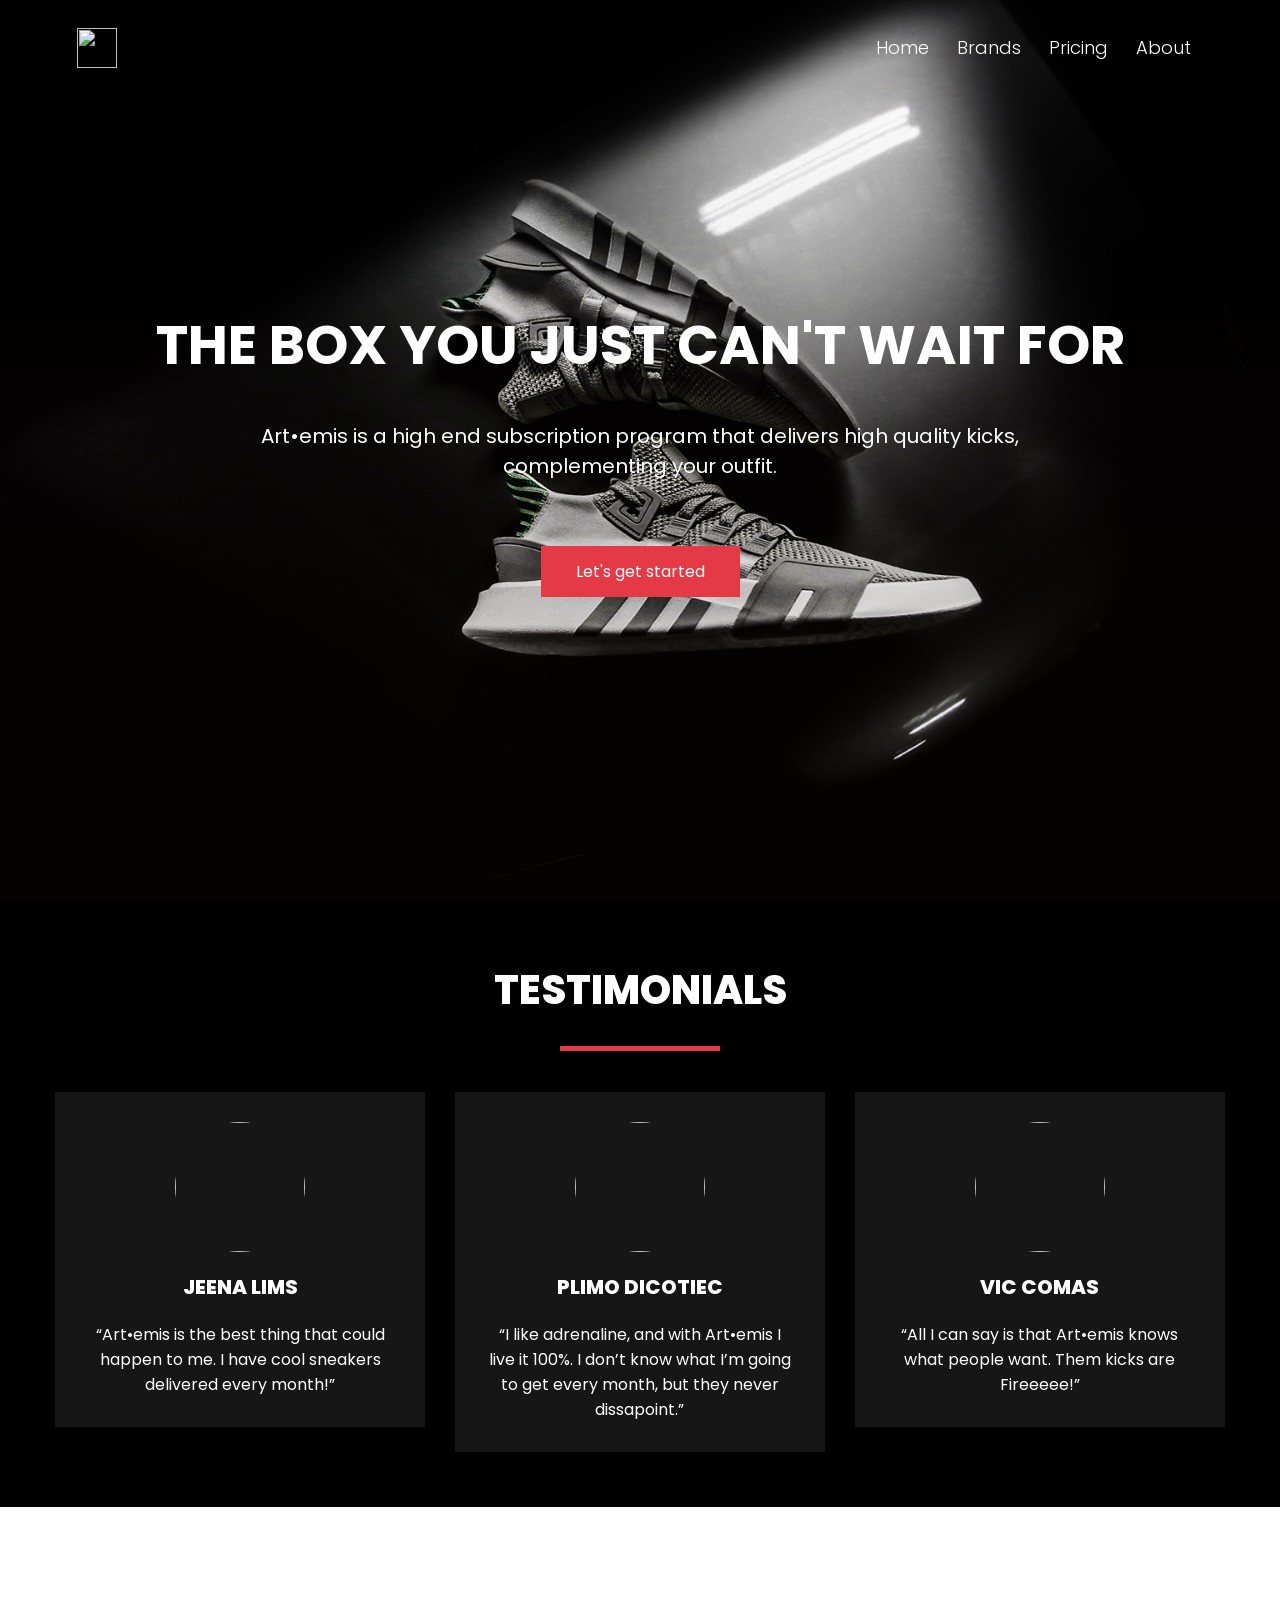
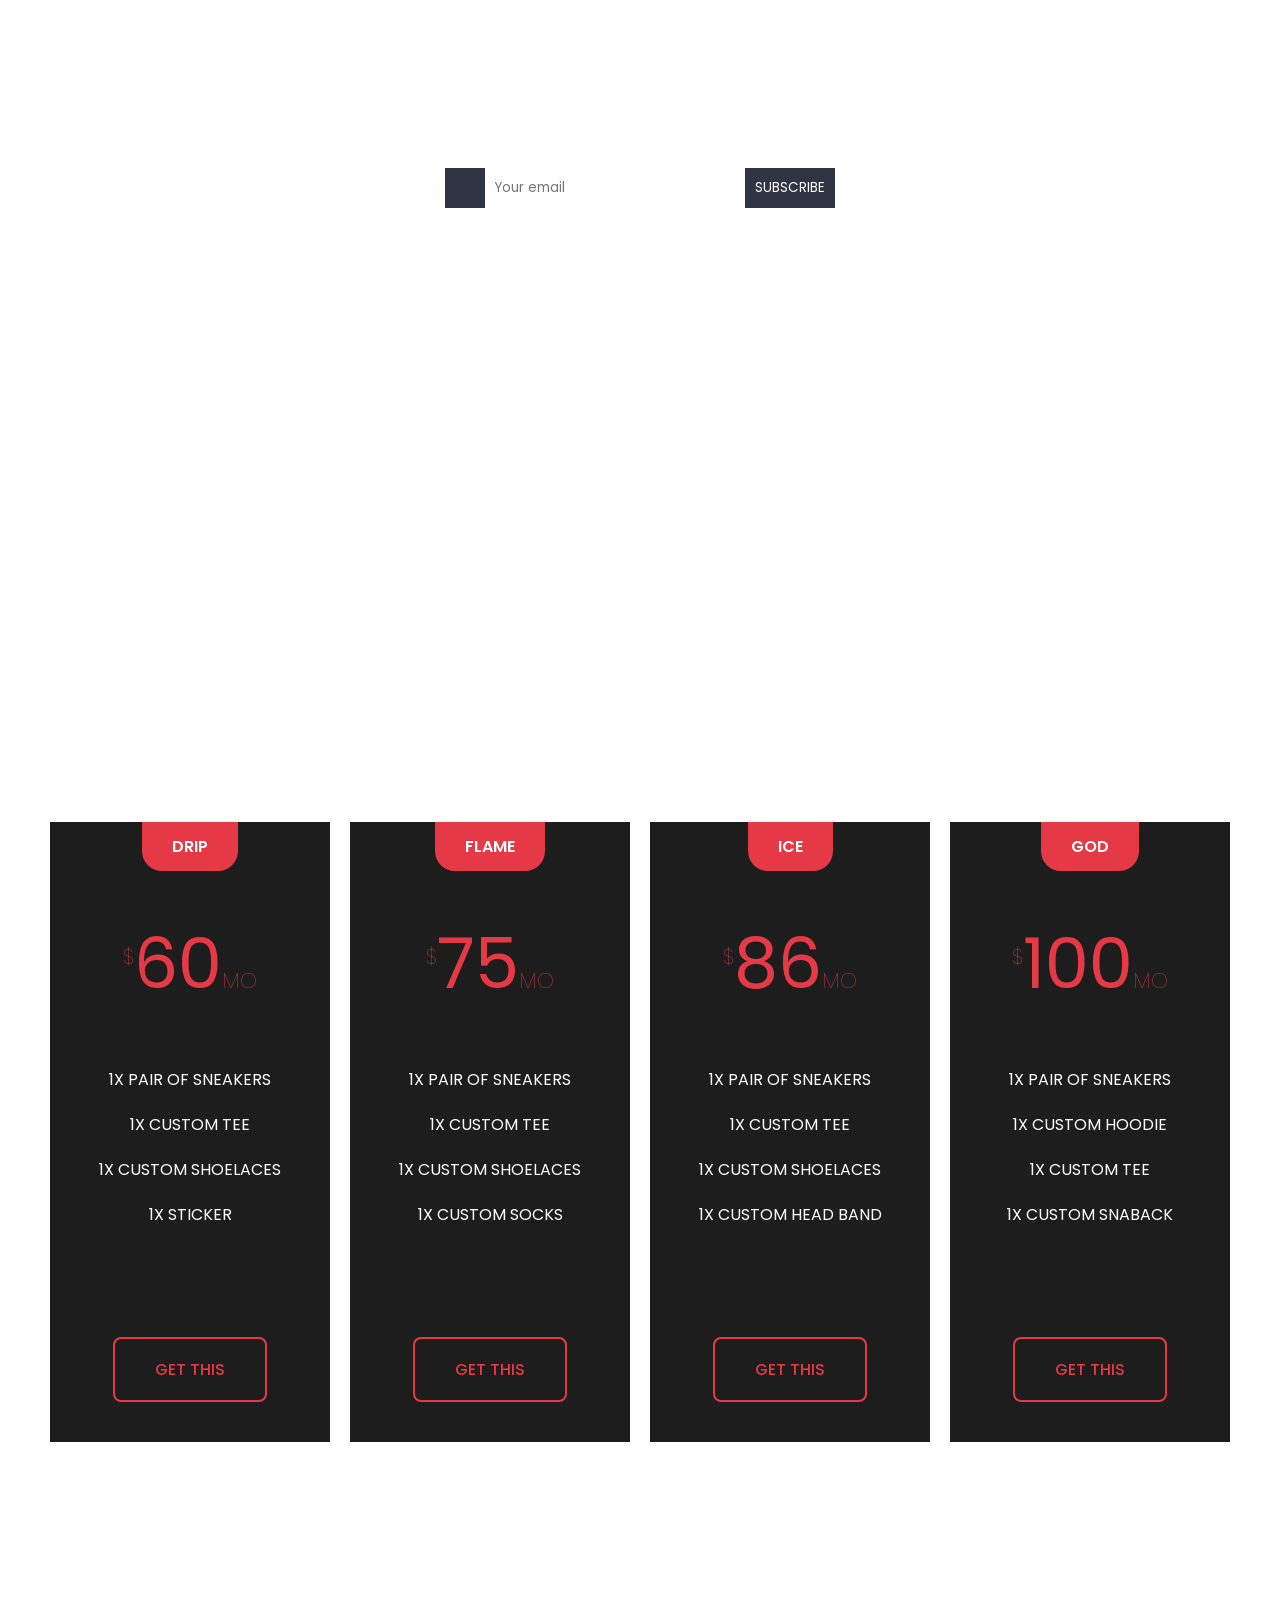
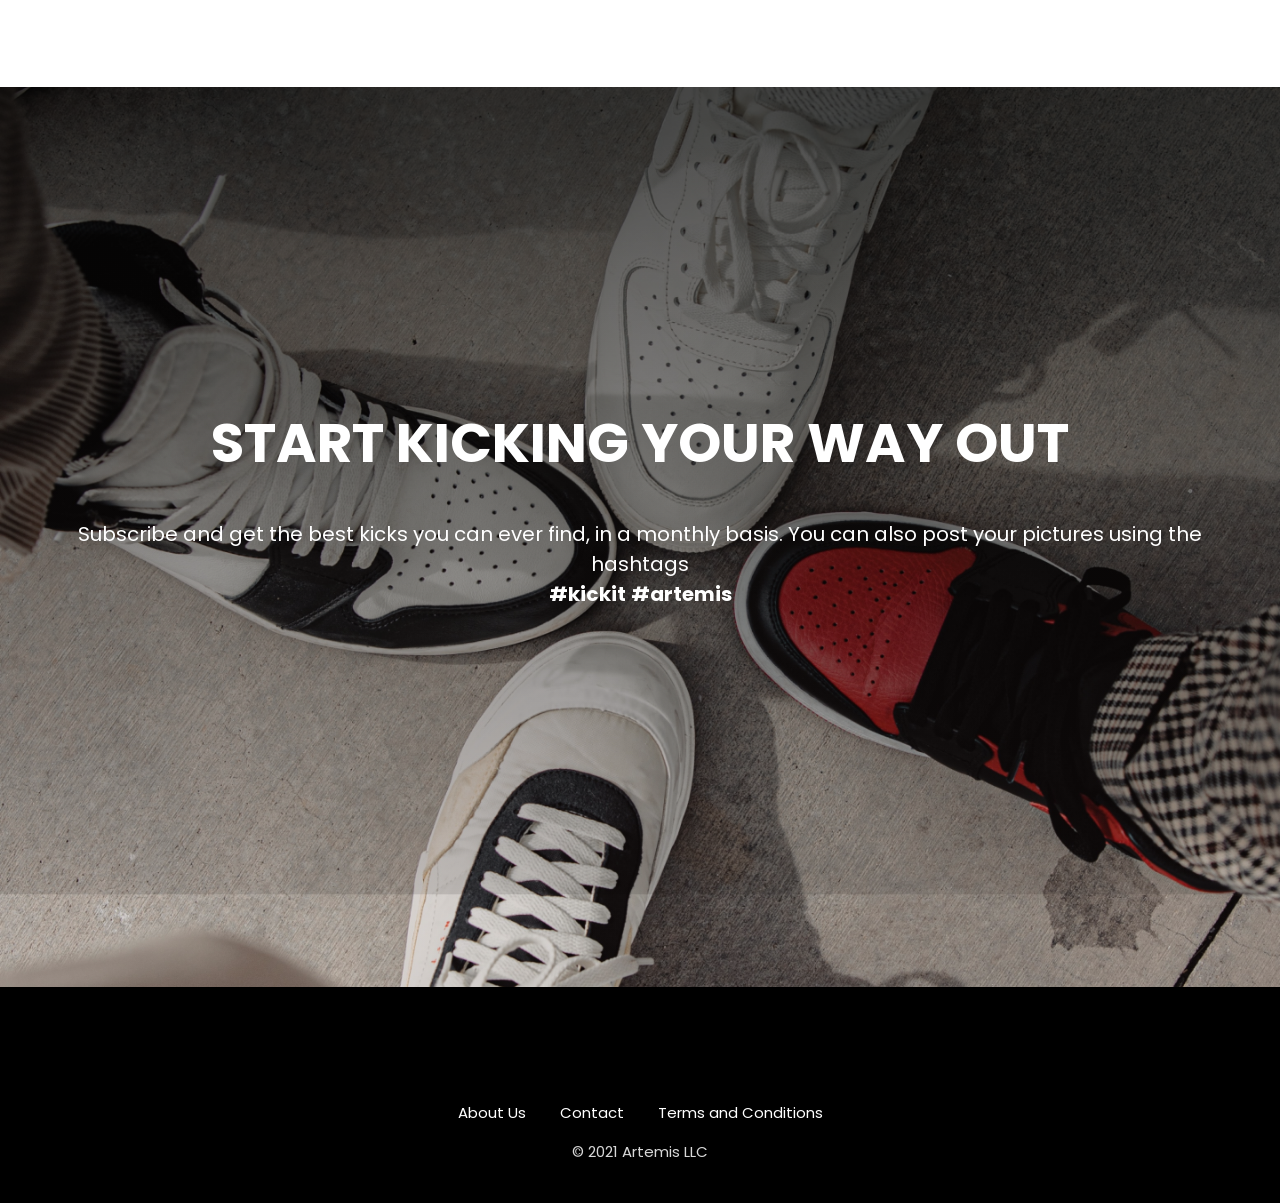
==== index.html @ 6e49416c "Add files via upload" ====
<html lang="en">
<head>
    <meta charset="UTF-8">
    <meta http-equiv="X-UA-Compatible" content="IE=edge">
    <meta name="viewport" content="width=device-width, initial-scale=1.0">
    <link rel="stylesheet" href="style.css">
    <script src="https://kit.fontawesome.com/3606521fce.js" crossorigin="anonymous"></script>
    <title>Art•emis</title>
</head>
<link rel="shortcut icon" type="image/png" href="Media/Favicon.png">
    <body>
        <section class="header">
            <nav>
                <a href="index.html"><img src="media/Logo 1.png" alt=""></a>
                <div class="nav-links" id="navLinks">
                    <i class="fa fa-times" onclick="hideMenu"></i>
                    <ul>
                        <li><a href="">Home</a></li>
                        <li><a href="">Brands</a></li>
                        <li><a href="">Pricing</a></li>
                        <li><a href="">About</a></li>
                    </ul>
                </div>
                <i class="fa fa-bars" onclick="showMenu"></i>
            </nav>

            <div class="text-box">
                <h1>THE BOX YOU JUST CAN'T WAIT FOR</h1> <br>
                <P>Art•emis is a high end subscription program that delivers high quality kicks,<br> complementing your outfit.</P> <br>
                <a href="" class="hero-btn">Let's get started</a>
            </div>

        </section>

        <!---testimonials-->

        <section class="testimonials">
         <div class="inner">
             <h1>TESTIMONIALS</h1>
             <div class="border"></div>

             <div class="row">
                 <div class="col">
                     <div class="testimonial">
                         <img src="media/jeena.jpg" alt="">
                         <div class="name">Jeena Lims</div>
                         <div class="stars">
                            <i class="fas fa-star"></i>
                            <i class="fas fa-star"></i>
                            <i class="fas fa-star"></i>
                            <i class="fas fa-star"></i>
                            <i class="far fa-star"></i>
                         </div>

                         <p>“Art•emis is the best thing that could happen to me. I have cool sneakers delivered every month!”</p>
                     </div>
                 </div>

                 <div class="col">
                    <div class="testimonial">
                        <img src="media/plimo.jpg" alt="">
                        <div class="name">Plimo Dicotiec</div>
                        <div class="stars">
                           <i class="fas fa-star"></i>
                           <i class="fas fa-star"></i>
                           <i class="fas fa-star"></i>
                           <i class="fas fa-star"></i>
                           <i class="fas fa-star"></i>
                        </div>

                        <p>“I like adrenaline, and with Art•emis I live it 100%. I don’t know what I’m going to get every month, but they never dissapoint.”</p>
                    </div>
                </div>

                <div class="col">
                    <div class="testimonial">
                        <img src="media/gina.jpg" alt="">
                        <div class="name">Vic Comas</div>
                        <div class="stars">
                           <i class="fas fa-star"></i>
                           <i class="fas fa-star"></i>
                           <i class="fas fa-star"></i>
                           <i class="far fa-star"></i>
                           <i class="far fa-star"></i>
                        </div>

                        <p>“All I can say is that Art•emis knows what people want. Them kicks are Fireeeee!”</p>
                    </div>
                </div>
             </div>
         </div>
        </section>

        <!---newsletter-->

        <section class="newsletter">
            <div class="container">
                <form action="">
                    <h1>DONT MISS ANYTHING</h1>

                    <P>Our emails are curated to send quality tips our subscribers finds valuable. We also post givaways that you wouldn’t like to miss.</P>
                    <div class="email-box">
                        <i class="fas fa-envelope"></i>
                        <input class="tbox" type="email" name= ""value="" placeholder="Your email">
                        <button class="btn" type="button" name="button">Subscribe</button>
                    </div>
                </form>
            </div>
        </section>

        <!---pricing-->

            <section class="pricing">
                <h1>PRICING GONE SIMPLE</h1>
                <div class="pricing-table">
                    <div class="pricing-card">
                        <h3 class="pricing-card-header">DRIP</h3>
                        <div class="price"><sup>$</sup>60<span>MO</span></div>
                        <ul>
                           <li>1x Pair of sneakers</li> 
                           <li>1x Custom Tee</li> 
                           <li>1x Custom Shoelaces</li> 
                           <li>1x Sticker</li> 
                        </ul>
                        <a href="#" class="order-btn">Get This</a>
                    </div>

                    <div class="pricing-card">
                        <h3 class="pricing-card-header">FLAME</h3>
                        <div class="price"><sup>$</sup>75<span>MO</span></div>
                        <ul>
                           <li>1x Pair of Sneakers</li> 
                           <li>1x Custom Tee</li> 
                           <li>1x Custom Shoelaces</li> 
                           <li>1x Custom Socks</li> 
                        </ul>
                        <a href="#" class="order-btn">Get This</a>
                    </div>

                    <div class="pricing-card">
                        <h3 class="pricing-card-header">ICE</h3>
                        <div class="price"><sup>$</sup>86<span>MO</span></div>
                        <ul>
                           <li>1x Pair of Sneakers</li> 
                           <li>1x Custom Tee</li> 
                           <li>1x Custom Shoelaces</li> 
                           <li>1x Custom Head Band</li> 
                        </ul>
                        <a href="#" class="order-btn">Get This</a>
                    </div>

                    <div class="pricing-card">
                        <h3 class="pricing-card-header">GOD</h3>
                        <div class="price"><sup>$</sup>100<span>MO</span></div>
                        <ul>
                           <li>1x Pair of sneakers</li> 
                           <li>1x Custom Hoodie</li> 
                           <li>1x Custom Tee</li> 
                           <li>1x Custom Snaback</li> 
                        </ul>
                        <a href="#" class="order-btn">Get This</a>
                    </div>
                </div>
            </section>


         <!---footer-->

            <section class="last">
                <div class="text-box2">
                    <h1>START KICKING YOUR WAY OUT</h1> <br>
                    <P>Subscribe and get the best kicks you can ever find, in a monthly basis. You can also post your pictures using the hashtags <br> <strong>#kickit</strong> <strong>#artemis </strong></P> <br>
                
            </section>

            <footer class="footer">
                <div class="social">
                    <a href=""><i class="fab fa-facebook-f"></i>
                    </a>
                    <a href=""><i class="fab fa-twitter"></i>
                    </i></a>
                    <a href=""><i class="fab fa-instagram"></i>
                    </i></a>
                </div>
                <ul class="list">
                    <li>
                        <a href="#">About Us</a>
                    </li>
                    <li>
                        <a href="#">Contact</a>
                    </li>
                    <li>
                        <a href="#">Terms and Conditions</a>
                    </li>
                </ul>
                <p class="copyright">© 2021 Artemis LLC</p>
            </footer>


        <script src="main.js"></script>
    </body>
</html>
---- style.css ----
@import url('https://fonts.googleapis.com/css2?family=Poppins:ital,wght@0,400;0,700;1,300;1,500&display=swap');

*{
    margin: 0;
    padding: 0;
    font-family: 'poppins', sans-serif;
    
}

.header{
    min-height: 100vh;
    width: 100%;
    background-image: linear-gradient(rgba(43, 43, 44, 0.0),rgba(58, 16, 16, 0.1)), url(Media/banner.jpg);
    background-position: center;
    background-size: cover;
    position: relative;
}

nav{
    display: flex;
    padding: 2% 6%;
    justify-content: space-between;
    align-items: center;

}

nav img{
    width: 40px;
}

.nav-links{
    flex: 1;
    text-align: right;
}

.nav-links ul li{
    list-style: none;
    display: inline-block;
    padding: 8px 12px;
    position: relative;
}

.nav-links ul li a{
    color: #fff;
    text-decoration: none;
    font-size: 18px;
    font-weight: 300;
}

.nav-links ul li::after{
    content: '';
    width: 0%;
    height: 2px;
    background: #E63946;
    display: block;
    margin: auto;
}

.nav-links ul li:hover::after{
    width: 100%;
    transition: 0.2s;
}


.text-box{
    width: 90%;
    color: #fff;
    position: absolute;
    top: 50%;
    left: 50%;
    transform: translate(-50%, -50%);
    text-align: center;

}

.text-box h1{
    font-size: 55px;
}


.text-box p{
    margin: 10px 0 40px;
    font-size: 20px;
    color: #fff;
}

.hero-btn{
    display: inline-block;
    text-decoration: none;
    color: #fff;
    border: 1px solid #E63946;
    padding: 12px 34px;
    background: #E63946;
    position: relative;
    cursor: pointer;
}

.hero-btn:hover{
    border: 1px solid #ac1622;
    background: #ac1622;
    transition: 0.3s;
}

nav .fa{
    display: none;
}

@media (max-width: 700px) {

    .text-box h1{
        font-size: 25px;
    }
    .nav-links ul li{
        display: block;
    }
    .nav-links{
        position: absolute;
        background: #e63946;
        height: 100vh;
        width: 200px;
        top: 0;
        right: -200;
        text-align: left;
        z-index: 2;
        transition: 0.5s;
    }

    nav .fa{
        display: block;
        color: #fff;
        margin: 10px;
        font-size: 20px;
        cursor: pointer;
    }

    .nav-links ul{
        padding: 30px;
    }

    .text-box p{
        margin: 10px 0 40px;
        font-size: 13px;
        color: #fff;
    }

}

/*------ testimonials ------*/

.testimonials{
    padding: 40px 0;
    background: #000;
    color: #1d1d1d;
    text-align: center;
}

.testimonials h1{
    color: #fff;
}

.testimonials img{
    width: 10px;
    
}

.inner{
    max-width: 1200px;
    margin: auto;
    overflow: hidden;
    padding: 0 20px;

}

.inner h1{
    margin-top: 20px;
    font-weight: 800;
    font-size: 40px;
}

.border{
    width: 160px;
    height: 5px;
    background-color: #E63946;
    margin: 26px auto;
}

.row{
    display: flex;
    flex-wrap: wrap;
    justify-content: center;
}

.col{
    flex: 33.33%;
    max-width: 33.33%;
    box-sizing: border-box;
    padding: 15px;
}

.testimonial{
    background: rgb(22, 22, 22);
    padding: 30px;
}

.testimonial img{
    width: 130px;
    height: 130px;
    border-radius: 50%;
}

.name{
    font-size: 20px;
    font-weight: 800;
    color: #fff;
    text-transform: uppercase;
    margin: 20px 0;
}

.stars{
    color: #E63946;
    margin-bottom: 20px;
}

.testimonial p{
    color: #fff;
}

@media screen and (max-width:700px){
    .col{
        flex: 100%;
        max-width: 80%;
    }
}

/*------ newsletter ------*/

.container{
    background: url(media/black.jpg) no-repeat center;
    background-size: cover;
    height: 40vh;
    padding: 100px 80px;
    text-align: center;
    color: white;
}

.container p{
    max-width: 600px;
    margin: 40px auto;
    font-size: 15px;
    font-weight: 300;
}

.email-box{
    height: 40px;
    display: flex;
    justify-content: center;
}

.email-box i{
    background-color: #2f3542;
    width: 40px;
    line-height: 40px   ;
}

.tbox, .btn{
    border: none;
    outline: none;
}

.tbox{
    width: 260px;
    padding: 0 10px;
}

.btn{
    background:#2f3542;
    color: white;
    padding: 0 10px;
    text-transform: uppercase;
    cursor: pointer;
}

/*------ pricing ------*/

.pricing{
    background-image: url(media/banner2.jpg);
    background-size: cover;
    padding: 25vh 40px;
}

.pricing h1{
    margin-bottom: 50px;
    text-align: center;
    color: #fff;
    font-weight: 800;
    font-size: 40px;
}

.pricing-table{
    display: flex;
    flex-wrap: wrap;
    justify-content: space-around;
    width: min(1600px, 100%);
    margin: auto;
}

.pricing-card{
    flex: 1;
    max-width: 360px;
    background-color: #1d1d1d;
    margin: 20px 10px;
    text-align: center;
    cursor: pointer;
    overflow: hidden;
    color: #fff;
    transition: .3 linear;
}

.pricing-card-header{
    background-color: #E63946;
    display: inline-block;
    color: #fff;
    padding: 12px 30px;
    border-radius: 0 0 20px 20px;
    font-size: 16px;
    text-transform: uppercase;
    font-weight: 600;
    transition: .3s linear;
}

.pricing-card:hover .pricing-card-header{
    box-shadow: 0 0 0 26em #E63946;
}

.price{
    font-size: 70px;
    color: #E63946;
    margin: 40px 0;
    transition: .2s linear;
}

.price sup, .price span{
    font-size: 22px;
    font-weight: 100;

}

.pricing-card:hover, .pricing-card:hover .price{
    color: #fff;
}

.pricing-card li{
    font-size: 16px;
    padding: 10px 0;
    text-transform: uppercase;
}

.order-btn{
    display: inline-block;
    margin-bottom: 40px;
    margin-top: 100px;
    border: 2px solid #E63946;
    color: #E63946;
    padding: 18px 40px;
    border-radius: 8px;
    text-transform: uppercase;
    font-weight: 500;
    transition: .2s linear;
    text-decoration: none;
}

.order-btn:hover{
    background-color: #e63946;
    color: #fff;
}

@media screen and (max-width: 1100px){
    .pricing-card{
        flex: 50%;
    }
}

.last{
    min-height: 100vh;
    width: 100%;
    margin-bottom: auto;
    background-image: linear-gradient(rgba(43, 43, 44, 0.0),rgba(58, 16, 16, 0.1)), url(Media/Ending.png);
    background-position: center;
    background-size: cover;
    position: relative;
}

.text-box2{
    width: 90%;
    color: #fff;
    position: absolute;
    top: 50%;
    left: 50%;
    transform: translate(-50%, -50%);
    text-align: center;

}

.text-box2 h1{
    font-size: 55px;
}


.text-box2 p{
    margin: 10px 0 40px;
    font-size: 20px;
    color: #fff;
    }


    /*------ footer ------*/
 
    .footer{
        padding: 40px 0;
        background-color: #000; 
    }

    .footer .social{
        text-align: center;
        padding-bottom: 25px;
        color: #fff;
        
    }

    .footer .social a{
        font-size: 25px;
        color: inherit;
        text-decoration: none;
        border: 1px solid #000;
        width: 40px;
        height: 40px;
        line-height: 38px;
        display: inline-block;
        text-align: center;
        margin: 0 8px;
        
    }

    .footer ul{
        margin-top: 0;
        padding: 0;
        list-style: none;
        font-size: 15px;
        line-height: 1.6;
        margin-bottom: 0;
        text-align: center;
    }

    .footer ul li a{
        color: #fff;
        text-decoration: none;
    }

    .footer ul li{
        display: inline-block;
        padding: 0 15px;
    }

    .footer .copyright{
        margin-top: 15px;
        text-align: center;
        font-size: 15px;
        color: rgb(216, 216, 216);
    }
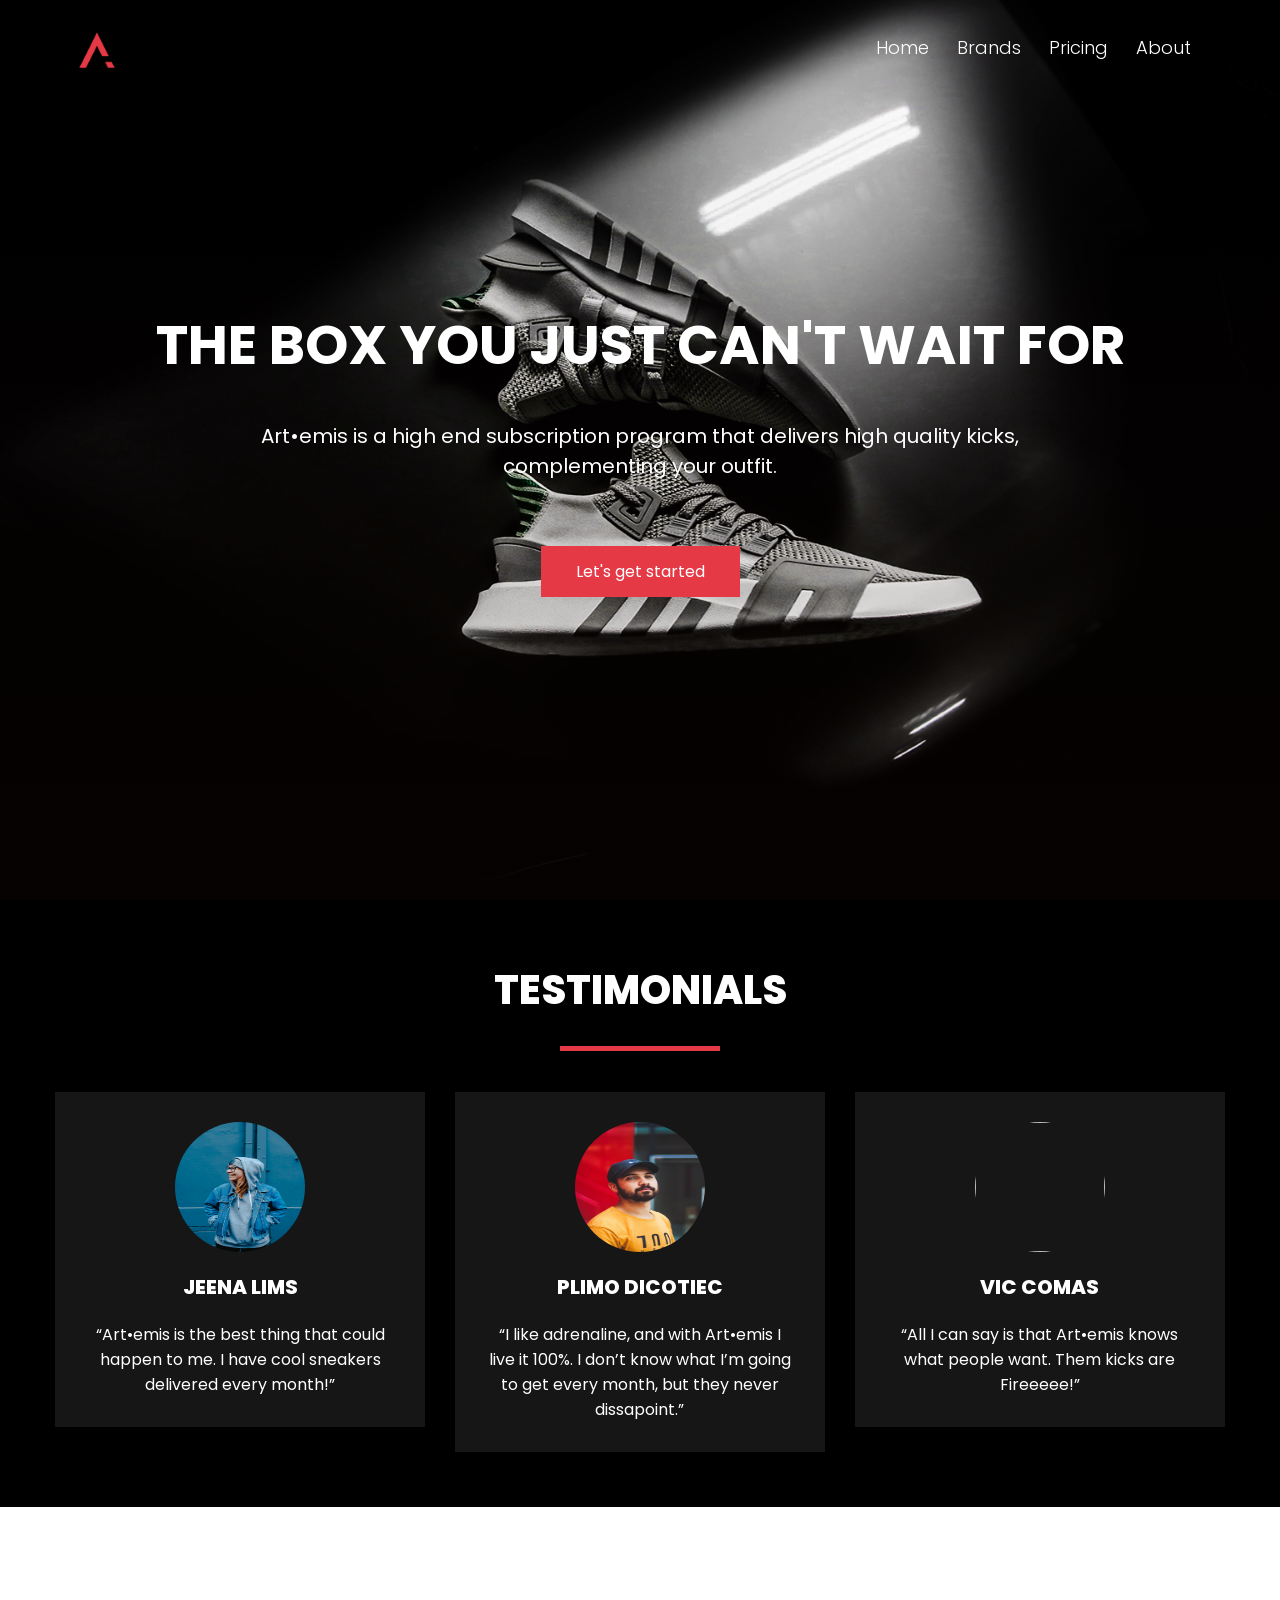
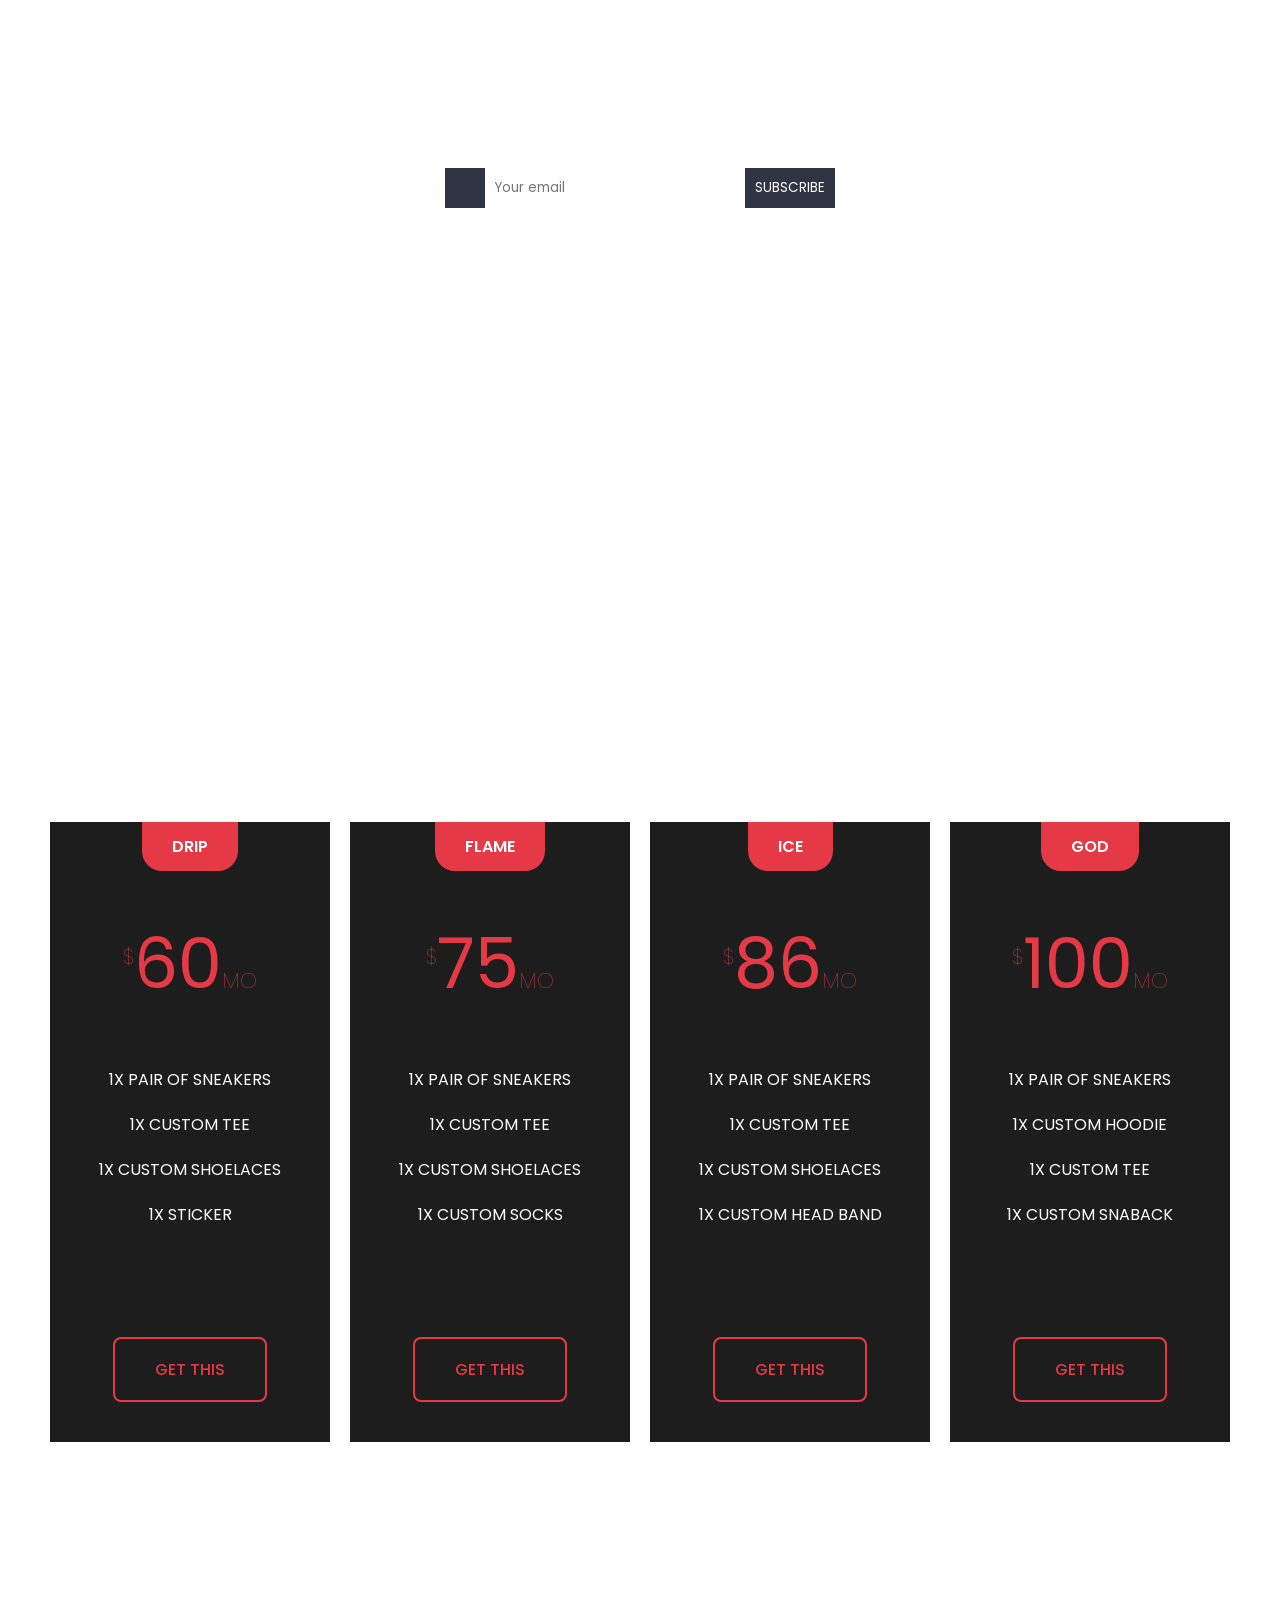
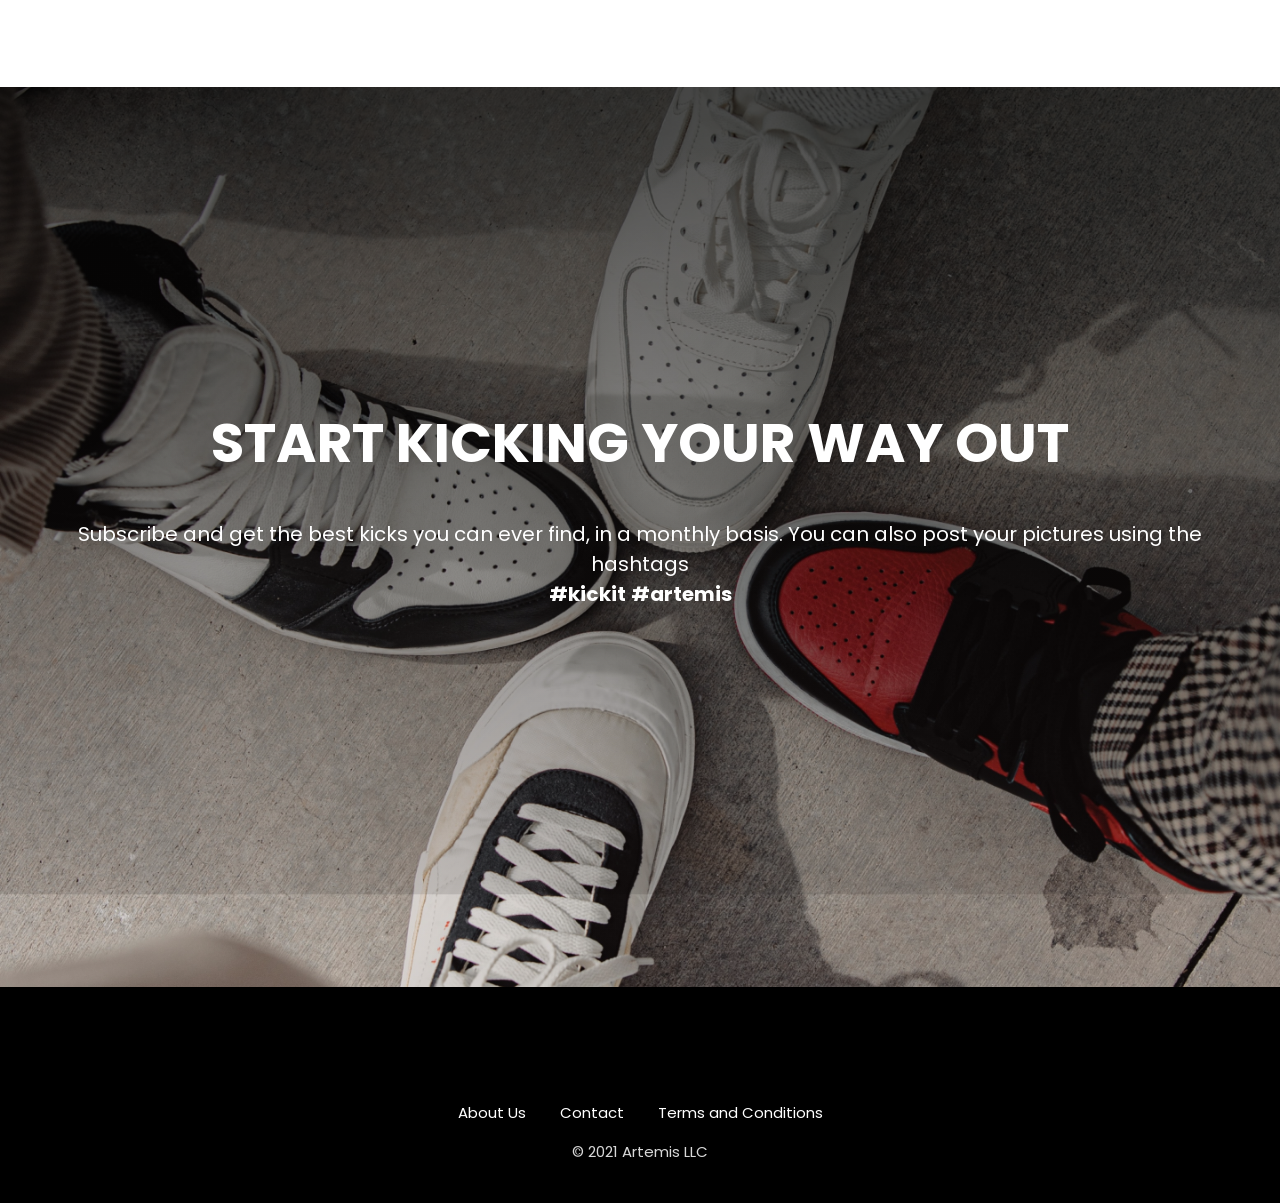
==== commit bb81a95f: "media changes" ====
--- a/index.html
+++ b/index.html
@@ -11,7 +11,7 @@
     <body>
         <section class="header">
             <nav>
-                <a href="index.html"><img src="media/Logo 1.png" alt=""></a>
+                <a href="index.html"><img src="Media/Logo 1.png" alt=""></a>
                 <div class="nav-links" id="navLinks">
                     <i class="fa fa-times" onclick="hideMenu"></i>
                     <ul>
@@ -42,7 +42,7 @@
              <div class="row">
                  <div class="col">
                      <div class="testimonial">
-                         <img src="media/jeena.jpg" alt="">
+                         <img src="Media/jeena.jpg" alt="">
                          <div class="name">Jeena Lims</div>
                          <div class="stars">
                             <i class="fas fa-star"></i>
@@ -58,7 +58,7 @@
 
                  <div class="col">
                     <div class="testimonial">
-                        <img src="media/plimo.jpg" alt="">
+                        <img src="Media/plimo.jpg" alt="">
                         <div class="name">Plimo Dicotiec</div>
                         <div class="stars">
                            <i class="fas fa-star"></i>
@@ -74,7 +74,7 @@
 
                 <div class="col">
                     <div class="testimonial">
-                        <img src="media/gina.jpg" alt="">
+                        <img src="Media/gina.jpg" alt="">
                         <div class="name">Vic Comas</div>
                         <div class="stars">
                            <i class="fas fa-star"></i>
@@ -199,4 +199,4 @@
 
         <script src="main.js"></script>
     </body>
-</html>+</html>
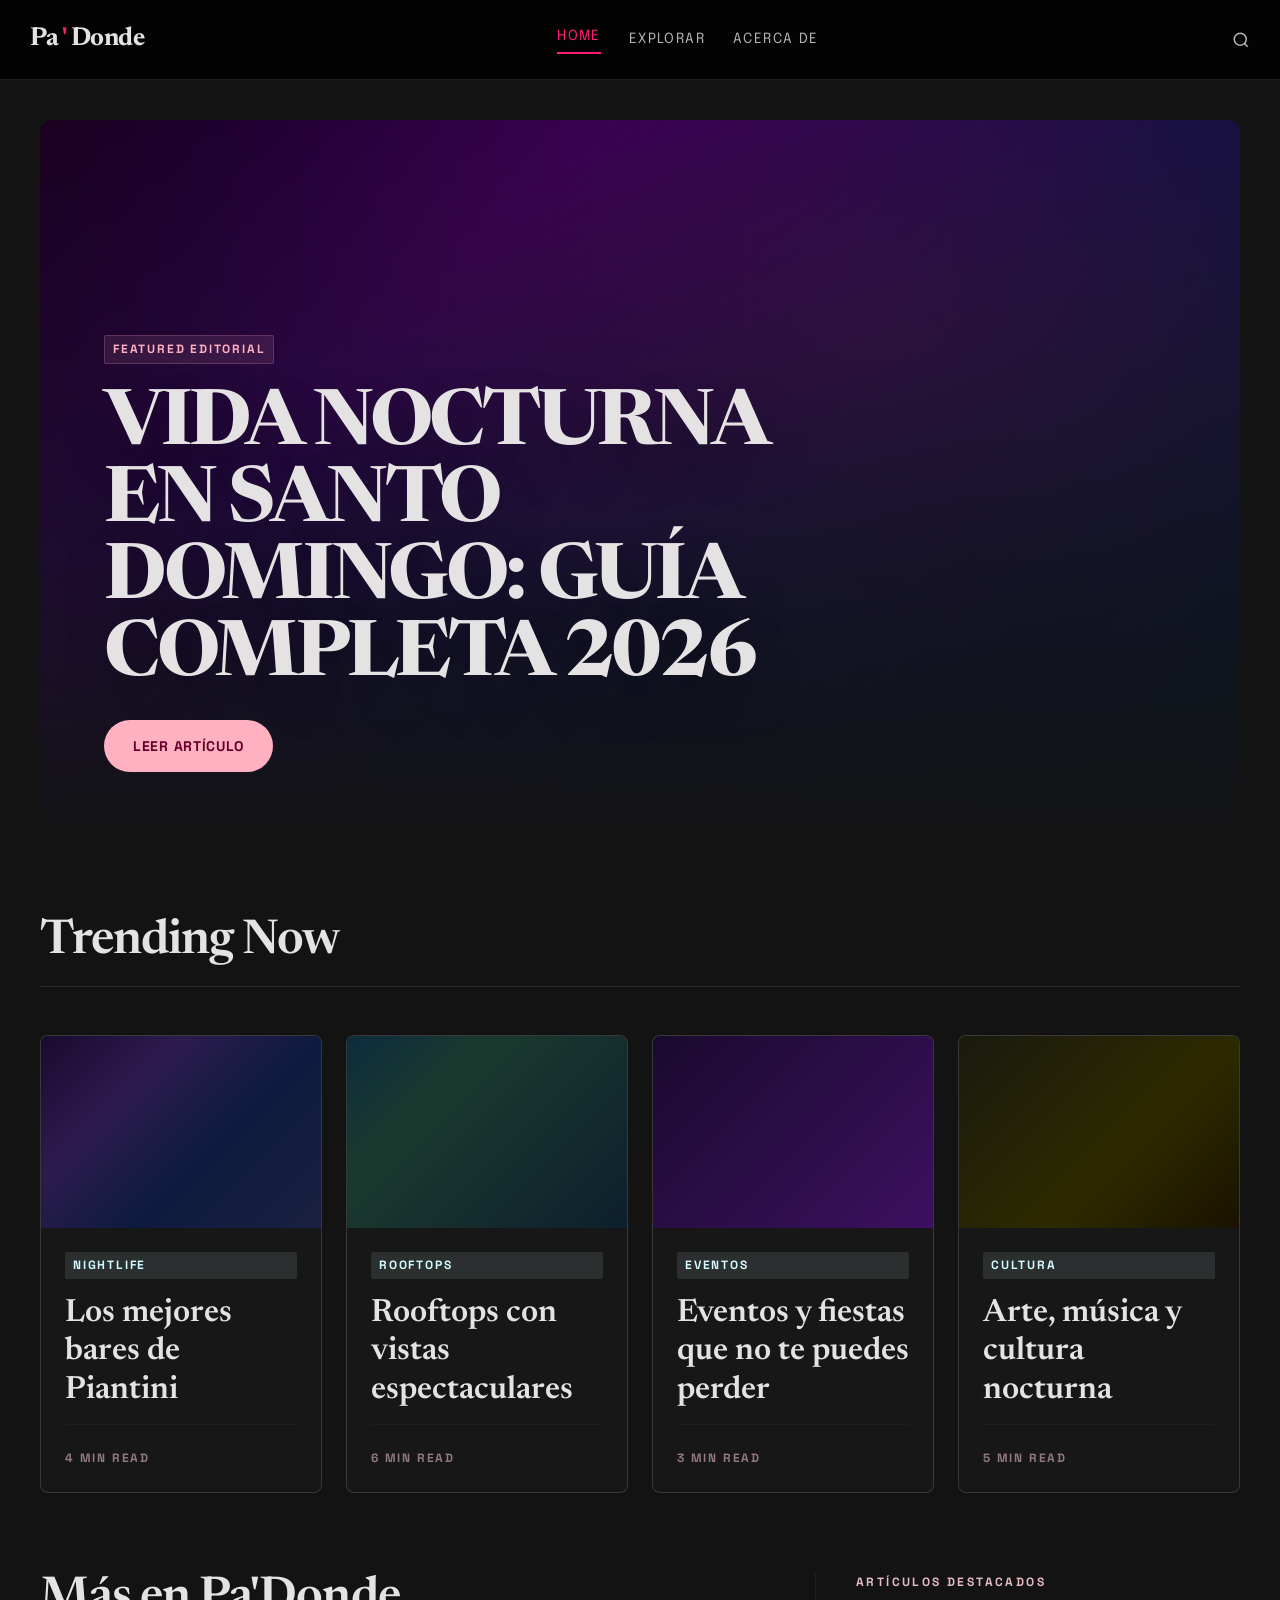
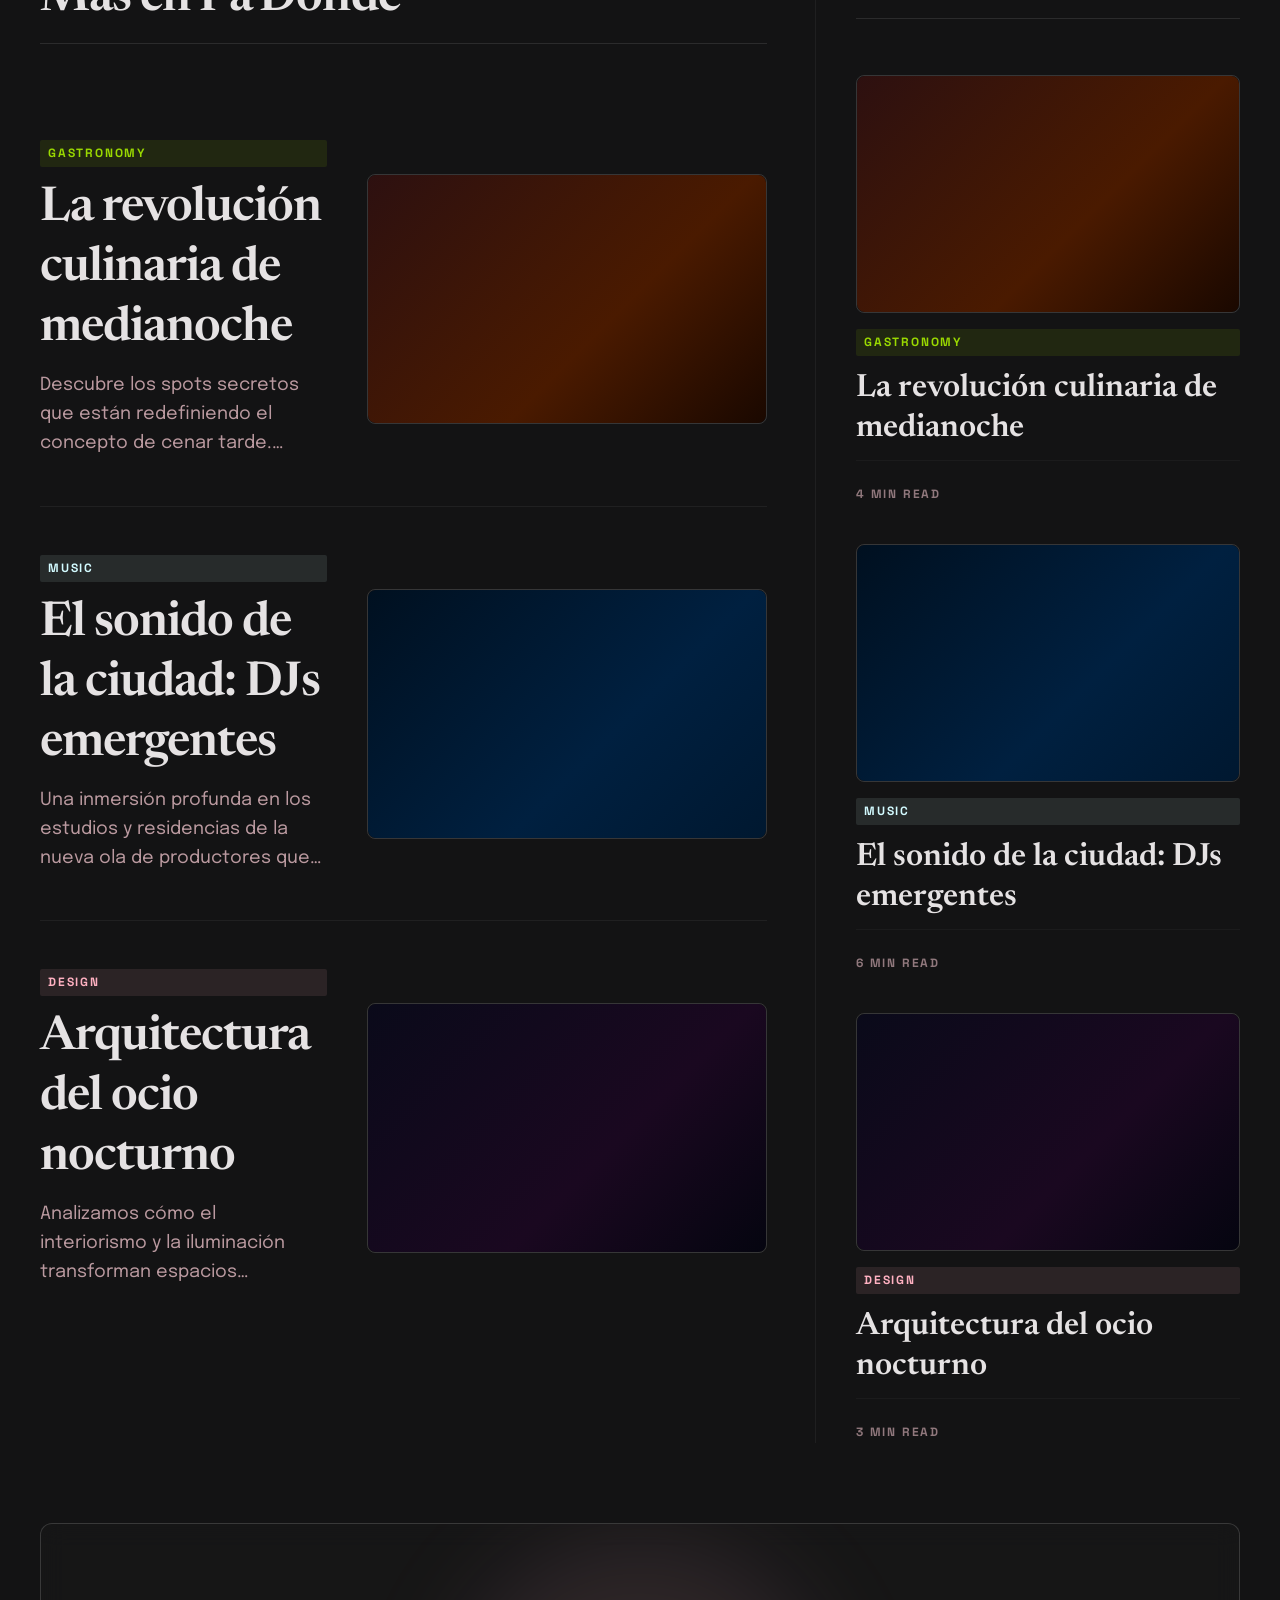
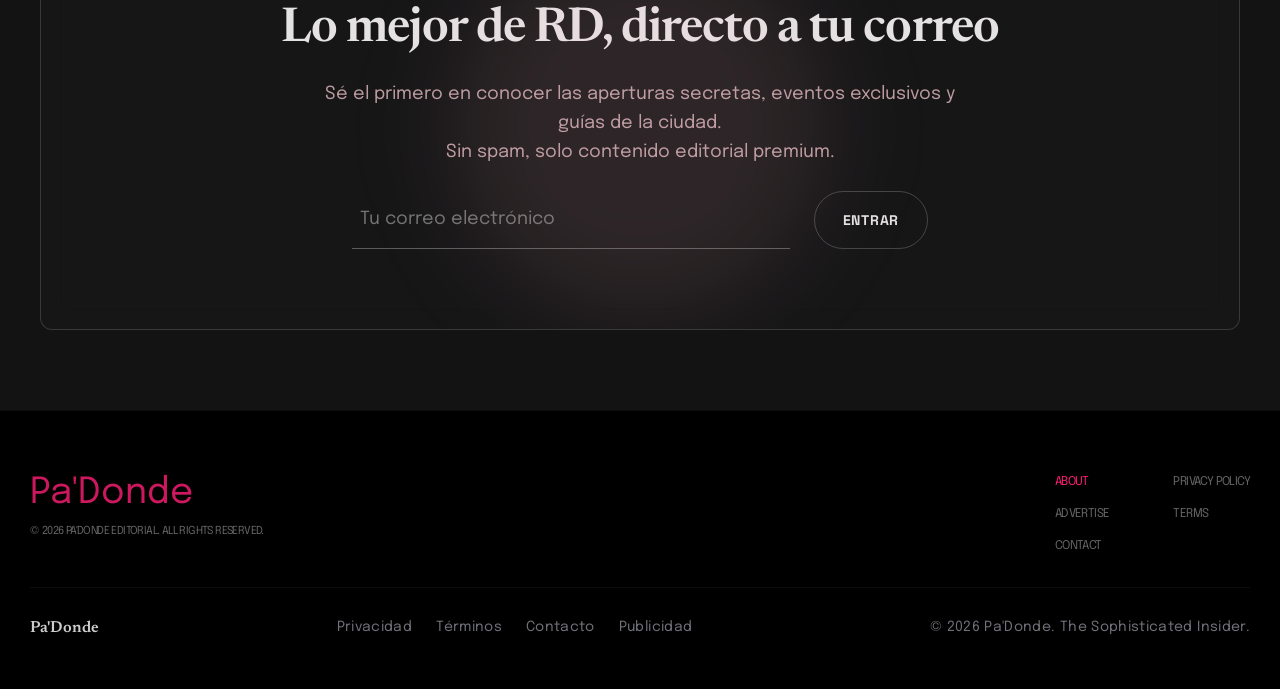
==== commit 65cc2845: "Add files via upload" ====
--- a/index.html
+++ b/index.html
@@ -1,202 +1,789 @@
-<html lang="en">
-<head>
-    <meta charset="UTF-8">
-    <meta http-equiv="X-UA-Compatible" content="IE=edge">
-    <meta name="viewport" content="width=device-width, initial-scale=1.0">
-    <link rel="stylesheet" href="style.css">
-    <script src="https://kit.fontawesome.com/3606521fce.js" crossorigin="anonymous"></script>
-    <title>Art•emis</title>
-</head>
-<link rel="shortcut icon" type="image/png" href="Media/Favicon.png">
-    <body>
-        <section class="header">
-            <nav>
-                <a href="index.html"><img src="Media/Logo 1.png" alt=""></a>
-                <div class="nav-links" id="navLinks">
-                    <i class="fa fa-times" onclick="hideMenu"></i>
-                    <ul>
-                        <li><a href="">Home</a></li>
-                        <li><a href="">Brands</a></li>
-                        <li><a href="">Pricing</a></li>
-                        <li><a href="">About</a></li>
-                    </ul>
-                </div>
-                <i class="fa fa-bars" onclick="showMenu"></i>
-            </nav>
-
-            <div class="text-box">
-                <h1>THE BOX YOU JUST CAN'T WAIT FOR</h1> <br>
-                <P>Art•emis is a high end subscription program that delivers high quality kicks,<br> complementing your outfit.</P> <br>
-                <a href="" class="hero-btn">Let's get started</a>
-            </div>
-
-        </section>
-
-        <!---testimonials-->
-
-        <section class="testimonials">
-         <div class="inner">
-             <h1>TESTIMONIALS</h1>
-             <div class="border"></div>
-
-             <div class="row">
-                 <div class="col">
-                     <div class="testimonial">
-                         <img src="Media/jeena.jpg" alt="">
-                         <div class="name">Jeena Lims</div>
-                         <div class="stars">
-                            <i class="fas fa-star"></i>
-                            <i class="fas fa-star"></i>
-                            <i class="fas fa-star"></i>
-                            <i class="fas fa-star"></i>
-                            <i class="far fa-star"></i>
-                         </div>
-
-                         <p>“Art•emis is the best thing that could happen to me. I have cool sneakers delivered every month!”</p>
-                     </div>
-                 </div>
-
-                 <div class="col">
-                    <div class="testimonial">
-                        <img src="Media/plimo.jpg" alt="">
-                        <div class="name">Plimo Dicotiec</div>
-                        <div class="stars">
-                           <i class="fas fa-star"></i>
-                           <i class="fas fa-star"></i>
-                           <i class="fas fa-star"></i>
-                           <i class="fas fa-star"></i>
-                           <i class="fas fa-star"></i>
-                        </div>
-
-                        <p>“I like adrenaline, and with Art•emis I live it 100%. I don’t know what I’m going to get every month, but they never dissapoint.”</p>
-                    </div>
-                </div>
-
-                <div class="col">
-                    <div class="testimonial">
-                        <img src="Media/gina.jpg" alt="">
-                        <div class="name">Vic Comas</div>
-                        <div class="stars">
-                           <i class="fas fa-star"></i>
-                           <i class="fas fa-star"></i>
-                           <i class="fas fa-star"></i>
-                           <i class="far fa-star"></i>
-                           <i class="far fa-star"></i>
-                        </div>
-
-                        <p>“All I can say is that Art•emis knows what people want. Them kicks are Fireeeee!”</p>
-                    </div>
-                </div>
-             </div>
-         </div>
-        </section>
-
-        <!---newsletter-->
-
-        <section class="newsletter">
-            <div class="container">
-                <form action="">
-                    <h1>DONT MISS ANYTHING</h1>
-
-                    <P>Our emails are curated to send quality tips our subscribers finds valuable. We also post givaways that you wouldn’t like to miss.</P>
-                    <div class="email-box">
-                        <i class="fas fa-envelope"></i>
-                        <input class="tbox" type="email" name= ""value="" placeholder="Your email">
-                        <button class="btn" type="button" name="button">Subscribe</button>
-                    </div>
-                </form>
-            </div>
-        </section>
-
-        <!---pricing-->
-
-            <section class="pricing">
-                <h1>PRICING GONE SIMPLE</h1>
-                <div class="pricing-table">
-                    <div class="pricing-card">
-                        <h3 class="pricing-card-header">DRIP</h3>
-                        <div class="price"><sup>$</sup>60<span>MO</span></div>
-                        <ul>
-                           <li>1x Pair of sneakers</li> 
-                           <li>1x Custom Tee</li> 
-                           <li>1x Custom Shoelaces</li> 
-                           <li>1x Sticker</li> 
-                        </ul>
-                        <a href="#" class="order-btn">Get This</a>
-                    </div>
-
-                    <div class="pricing-card">
-                        <h3 class="pricing-card-header">FLAME</h3>
-                        <div class="price"><sup>$</sup>75<span>MO</span></div>
-                        <ul>
-                           <li>1x Pair of Sneakers</li> 
-                           <li>1x Custom Tee</li> 
-                           <li>1x Custom Shoelaces</li> 
-                           <li>1x Custom Socks</li> 
-                        </ul>
-                        <a href="#" class="order-btn">Get This</a>
-                    </div>
-
-                    <div class="pricing-card">
-                        <h3 class="pricing-card-header">ICE</h3>
-                        <div class="price"><sup>$</sup>86<span>MO</span></div>
-                        <ul>
-                           <li>1x Pair of Sneakers</li> 
-                           <li>1x Custom Tee</li> 
-                           <li>1x Custom Shoelaces</li> 
-                           <li>1x Custom Head Band</li> 
-                        </ul>
-                        <a href="#" class="order-btn">Get This</a>
-                    </div>
-
-                    <div class="pricing-card">
-                        <h3 class="pricing-card-header">GOD</h3>
-                        <div class="price"><sup>$</sup>100<span>MO</span></div>
-                        <ul>
-                           <li>1x Pair of sneakers</li> 
-                           <li>1x Custom Hoodie</li> 
-                           <li>1x Custom Tee</li> 
-                           <li>1x Custom Snaback</li> 
-                        </ul>
-                        <a href="#" class="order-btn">Get This</a>
-                    </div>
-                </div>
-            </section>
-
-
-         <!---footer-->
-
-            <section class="last">
-                <div class="text-box2">
-                    <h1>START KICKING YOUR WAY OUT</h1> <br>
-                    <P>Subscribe and get the best kicks you can ever find, in a monthly basis. You can also post your pictures using the hashtags <br> <strong>#kickit</strong> <strong>#artemis </strong></P> <br>
-                
-            </section>
-
-            <footer class="footer">
-                <div class="social">
-                    <a href=""><i class="fab fa-facebook-f"></i>
-                    </a>
-                    <a href=""><i class="fab fa-twitter"></i>
-                    </i></a>
-                    <a href=""><i class="fab fa-instagram"></i>
-                    </i></a>
-                </div>
-                <ul class="list">
-                    <li>
-                        <a href="#">About Us</a>
-                    </li>
-                    <li>
-                        <a href="#">Contact</a>
-                    </li>
-                    <li>
-                        <a href="#">Terms and Conditions</a>
-                    </li>
-                </ul>
-                <p class="copyright">© 2021 Artemis LLC</p>
-            </footer>
-
-
-        <script src="main.js"></script>
-    </body>
-</html>
+<!DOCTYPE html>
+<html lang="es">
+<head>
+  <meta charset="UTF-8" />
+  <meta name="viewport" content="width=device-width, initial-scale=1.0" />
+  <meta name="description" content="Pa'Donde — La guía editorial de República Dominicana hecha por locales. Nightlife, gastronomía, rooftops, eventos y cultura dominicana." />
+  <meta property="og:title"       content="Pa'Donde — La Guía de RD" />
+  <meta property="og:description" content="La guía de República Dominicana hecha por locales." />
+  <meta property="og:type"        content="website" />
+  <title>Pa'Donde — La Guía de República Dominicana</title>
+
+  <!-- Fonts -->
+  <link rel="preconnect" href="https://fonts.googleapis.com" />
+  <link rel="preconnect" href="https://fonts.gstatic.com" crossorigin />
+  <link href="https://fonts.googleapis.com/css2?family=Newsreader:ital,wght@0,400;0,600;0,700;1,400;1,600;1,700&family=Epilogue:wght@400;500;600&family=Space+Grotesk:wght@500;700&display=swap" rel="stylesheet" />
+
+  <link rel="stylesheet" href="css/style.css" />
+
+  <style>
+    .sr-only{position:absolute;width:1px;height:1px;padding:0;margin:-1px;overflow:hidden;clip:rect(0,0,0,0);white-space:nowrap;border:0}
+    /* Placeholder image backgrounds */
+    .img-nightlife { background: linear-gradient(135deg, #1a0a2e 0%, #2d1b4e 30%, #0d1b3e 60%, #1a2040 100%); }
+    .img-rooftop   { background: linear-gradient(135deg, #0d2b3e 0%, #1a3a2e 30%, #0d1f2d 100%); }
+    .img-eventos   { background: linear-gradient(135deg, #1a0a2e 0%, #3d1060 100%); }
+    .img-cultura   { background: linear-gradient(135deg, #1a1a0e 0%, #2d2a00 60%, #1a1200 100%); }
+    .img-gastro    { background: linear-gradient(135deg, #2d1010 0%, #4a1a00 60%, #1a0800 100%); }
+    .img-music     { background: linear-gradient(135deg, #001020 0%, #002040 60%, #001830 100%); }
+    .img-design    { background: linear-gradient(135deg, #0a0a1a 0%, #1a0820 60%, #050510 100%); }
+    .img-hero      { background: linear-gradient(135deg, #1a0020 0%, #2d0050 30%, #0d1040 60%, #001830 100%); }
+  </style>
+</head>
+<body>
+
+<!-- ══════════════════════════════════════════════════════════
+     NAVIGATION (WordPress: header.php)
+     ══════════════════════════════════════════════════════════ -->
+<header class="pd-nav" role="banner">
+  <div class="pd-nav__inner">
+    <a href="#home" class="pd-logo" data-page="home" aria-label="Pa'Donde — Inicio">
+      Pa<span>'</span>Donde
+    </a>
+
+    <nav class="pd-nav__links" role="navigation" aria-label="Navegación principal">
+      <a href="#home"     class="pd-nav-link active" data-page="home"     aria-current="page">Home</a>
+      <a href="#explorar" class="pd-nav-link"        data-page="explorar">Explorar</a>
+      <a href="#acerca"   class="pd-nav-link"        data-page="acerca">Acerca De</a>
+    </nav>
+
+    <div style="display:flex;align-items:center;gap:16px;">
+      <button class="pd-nav__search" aria-label="Buscar" style="background:none;border:none;color:rgba(255,255,255,0.7);cursor:pointer;" onclick="document.querySelector('#explorar')?.click()">
+        <svg width="18" height="18" viewBox="0 0 24 24" fill="none" stroke="currentColor" stroke-width="2" aria-hidden="true"><circle cx="11" cy="11" r="8"/><path d="m21 21-4.35-4.35"/></svg>
+      </button>
+      <button class="pd-nav__burger" aria-label="Abrir menú" aria-expanded="false">
+        <span></span><span></span><span></span>
+      </button>
+    </div>
+  </div>
+</header>
+
+<!-- Mobile Drawer -->
+<nav class="pd-nav__mobile" aria-label="Menú móvil">
+  <a href="#home"     class="pd-nav-link" data-page="home">Home</a>
+  <a href="#explorar" class="pd-nav-link" data-page="explorar">Explorar</a>
+  <a href="#acerca"   class="pd-nav-link" data-page="acerca">Acerca De</a>
+  <div style="margin-top:8px;padding-top:16px;border-top:1px solid rgba(255,255,255,0.08);">
+    <a href="mailto:contacto@padonde.net" style="font-size:14px;color:var(--pd-pink);">contacto@padonde.net</a>
+  </div>
+</nav>
+
+<!-- ══════════════════════════════════════════════════════════
+     PAGE WRAPPER
+     ══════════════════════════════════════════════════════════ -->
+<div class="pd-page">
+
+  <!-- ════════════════════════════════════════════════════════
+       PAGE 1 — PANTALLA PRINCIPAL / HOME
+       WordPress: front-page.php
+       ════════════════════════════════════════════════════════ -->
+  <main data-page-content="home" role="main" aria-label="Página principal">
+
+    <!-- § Hero -->
+    <section aria-label="Artículo destacado" style="padding:40px 40px 0;max-width:1280px;margin:0 auto;">
+      <div class="pd-hero">
+        <!-- Simulated hero image with CSS gradient + decorative neon overlay -->
+        <div class="pd-hero__overlay" aria-hidden="true"></div>
+        <div class="img-hero" style="position:absolute;inset:0;"></div>
+        <!-- Neon city visual effects -->
+        <div aria-hidden="true" style="position:absolute;inset:0;background:radial-gradient(ellipse at 70% 30%, rgba(255,30,118,0.15) 0%, transparent 60%),radial-gradient(ellipse at 30% 80%, rgba(0,100,200,0.12) 0%, transparent 50%);"></div>
+        <!-- Vertical lines decorative -->
+        <div aria-hidden="true" style="position:absolute;inset:0;background:repeating-linear-gradient(90deg,transparent,transparent 100px,rgba(255,0,100,0.03) 100px,rgba(255,0,100,0.03) 101px);"></div>
+        <div class="pd-hero__gradient" aria-hidden="true"></div>
+
+        <div class="pd-hero__content">
+          <div>
+            <span class="pd-badge pd-badge--featured">Featured Editorial</span>
+          </div>
+          <h1 class="pd-hero__title">
+            VIDA NOCTURNA<br>EN SANTO<br>DOMINGO: GUÍA<br>COMPLETA 2026
+          </h1>
+          <div>
+            <a href="#article" class="pd-btn pd-btn--primary" data-page="article" aria-label="Leer artículo: Vida Nocturna en Santo Domingo">
+              Leer Artículo
+            </a>
+          </div>
+        </div>
+      </div>
+    </section>
+
+    <!-- § Trending Now -->
+    <section aria-label="Artículos en tendencia" style="padding:80px 40px 0;max-width:1280px;margin:0 auto;">
+      <div class="pd-section-header">
+        <h2 class="pd-h2">Trending Now</h2>
+      </div>
+      <div class="pd-grid-4">
+
+        <!-- Card 1 -->
+        <article class="pd-card" role="article" tabindex="0" aria-label="Los mejores bares de Piantini">
+          <div class="pd-card__img-wrap">
+            <div class="img-nightlife pd-card__img" role="img" aria-label="Fotografía de bar nocturno en Piantini" style="height:192px;"></div>
+          </div>
+          <div class="pd-card__body">
+            <span class="pd-badge pd-badge--cyan">Nightlife</span>
+            <h3 class="pd-card__title">Los mejores bares de Piantini</h3>
+            <p class="pd-card__read">4 Min Read</p>
+          </div>
+        </article>
+
+        <!-- Card 2 -->
+        <article class="pd-card" role="article" tabindex="0" aria-label="Rooftops con vistas espectaculares">
+          <div class="pd-card__img-wrap">
+            <div class="img-rooftop pd-card__img" role="img" aria-label="Fotografía de rooftop con vista panorámica" style="height:192px;"></div>
+          </div>
+          <div class="pd-card__body">
+            <span class="pd-badge pd-badge--cyan">Rooftops</span>
+            <h3 class="pd-card__title">Rooftops con vistas espectaculares</h3>
+            <p class="pd-card__read">6 Min Read</p>
+          </div>
+        </article>
+
+        <!-- Card 3 -->
+        <article class="pd-card" role="article" tabindex="0" aria-label="Eventos y fiestas que no te puedes perder">
+          <div class="pd-card__img-wrap">
+            <div class="img-eventos pd-card__img" role="img" aria-label="Fotografía de evento nocturno" style="height:192px;"></div>
+          </div>
+          <div class="pd-card__body">
+            <span class="pd-badge pd-badge--cyan">Eventos</span>
+            <h3 class="pd-card__title">Eventos y fiestas que no te puedes perder</h3>
+            <p class="pd-card__read">3 Min Read</p>
+          </div>
+        </article>
+
+        <!-- Card 4 -->
+        <article class="pd-card" role="article" tabindex="0" aria-label="Arte, música y cultura nocturna">
+          <div class="pd-card__img-wrap">
+            <div class="img-cultura pd-card__img" role="img" aria-label="Fotografía de arte y cultura nocturna" style="height:192px;"></div>
+          </div>
+          <div class="pd-card__body">
+            <span class="pd-badge pd-badge--cyan">Cultura</span>
+            <h3 class="pd-card__title">Arte, música y cultura nocturna</h3>
+            <p class="pd-card__read">5 Min Read</p>
+          </div>
+        </article>
+
+      </div>
+    </section>
+
+    <!-- § Main Feed + Sidebar -->
+    <section aria-label="Más artículos" style="padding:80px 40px 0;max-width:1280px;margin:0 auto;">
+      <div class="pd-feed-layout">
+
+        <!-- Feed -->
+        <div class="pd-feed">
+          <div class="pd-section-header">
+            <h2 class="pd-h2">Más en Pa'Donde</h2>
+          </div>
+
+          <!-- Feed Item 1 -->
+          <article class="pd-feed-item" role="article" tabindex="0" aria-label="La revolución culinaria de medianoche">
+            <div class="pd-feed-item__content">
+              <span class="pd-badge pd-badge--green">Gastronomy</span>
+              <h3 class="pd-feed-item__title">La revolución culinaria de medianoche</h3>
+              <p class="pd-feed-item__excerpt">Descubre los spots secretos que están redefiniendo el concepto de cenar tarde. Desde menús de chef que solo aparecen después de la medianoche.</p>
+            </div>
+            <div class="pd-feed-item__img-wrap">
+              <div class="img-gastro pd-feed-item__img" role="img" aria-label="Fotografía de restaurante nocturno" style="height:100%;border-radius:inherit;"></div>
+            </div>
+          </article>
+
+          <!-- Feed Item 2 -->
+          <article class="pd-feed-item" role="article" tabindex="0" aria-label="El sonido de la ciudad: DJs emergentes">
+            <div class="pd-feed-item__content">
+              <span class="pd-badge pd-badge--cyan">Music</span>
+              <h3 class="pd-feed-item__title">El sonido de la ciudad: DJs emergentes</h3>
+              <p class="pd-feed-item__excerpt">Una inmersión profunda en los estudios y residencias de la nueva ola de productores que están definiendo el sonido de Santo Domingo.</p>
+            </div>
+            <div class="pd-feed-item__img-wrap">
+              <div class="img-music pd-feed-item__img" role="img" aria-label="Fotografía de DJ en vivo" style="height:100%;border-radius:inherit;"></div>
+            </div>
+          </article>
+
+          <!-- Feed Item 3 -->
+          <article class="pd-feed-item" role="article" tabindex="0" aria-label="Arquitectura del ocio nocturno">
+            <div class="pd-feed-item__content">
+              <span class="pd-badge pd-badge--pink">Design</span>
+              <h3 class="pd-feed-item__title">Arquitectura del ocio nocturno</h3>
+              <p class="pd-feed-item__excerpt">Analizamos cómo el interiorismo y la iluminación transforman espacios industriales en destinos de culto para la noche dominicana.</p>
+            </div>
+            <div class="pd-feed-item__img-wrap">
+              <div class="img-design pd-feed-item__img" role="img" aria-label="Fotografía de espacio de diseño nocturno" style="height:100%;border-radius:inherit;"></div>
+            </div>
+          </article>
+        </div>
+
+        <!-- Sidebar -->
+        <aside class="pd-sidebar" aria-label="Artículos destacados">
+          <div class="pd-sidebar__header">
+            <p class="pd-overline">Artículos Destacados</p>
+          </div>
+
+          <!-- Highlight Card 1 -->
+          <article class="pd-highlight-card" tabindex="0" aria-label="La revolución culinaria de medianoche — destacado">
+            <div class="pd-highlight-card__img-wrap">
+              <div class="img-gastro pd-highlight-card__img" role="img" aria-label="Fotografía de gastronomía" style="height:100%;border-radius:inherit;"></div>
+            </div>
+            <div class="pd-highlight-card__body">
+              <span class="pd-badge pd-badge--green">Gastronomy</span>
+              <h3 class="pd-highlight-card__title">La revolución culinaria de medianoche</h3>
+              <p class="pd-card__read">4 Min Read</p>
+            </div>
+          </article>
+
+          <!-- Highlight Card 2 -->
+          <article class="pd-highlight-card" tabindex="0" aria-label="El sonido de la ciudad: DJs emergentes — destacado">
+            <div class="pd-highlight-card__img-wrap">
+              <div class="img-music pd-highlight-card__img" role="img" aria-label="Fotografía musical" style="height:100%;border-radius:inherit;"></div>
+            </div>
+            <div class="pd-highlight-card__body">
+              <span class="pd-badge pd-badge--cyan">Music</span>
+              <h3 class="pd-highlight-card__title">El sonido de la ciudad: DJs emergentes</h3>
+              <p class="pd-card__read">6 Min Read</p>
+            </div>
+          </article>
+
+          <!-- Highlight Card 3 -->
+          <article class="pd-highlight-card" tabindex="0" aria-label="Arquitectura del ocio nocturno — destacado">
+            <div class="pd-highlight-card__img-wrap">
+              <div class="img-design pd-highlight-card__img" role="img" aria-label="Fotografía de diseño de interiores" style="height:100%;border-radius:inherit;"></div>
+            </div>
+            <div class="pd-highlight-card__body">
+              <span class="pd-badge pd-badge--pink">Design</span>
+              <h3 class="pd-highlight-card__title">Arquitectura del ocio nocturno</h3>
+              <p class="pd-card__read">3 Min Read</p>
+            </div>
+          </article>
+        </aside>
+
+      </div>
+    </section>
+
+    <!-- § Newsletter -->
+    <section aria-label="Suscripción" style="padding:80px 40px;max-width:1280px;margin:0 auto;">
+      <div class="pd-newsletter">
+        <div class="pd-newsletter__glow" aria-hidden="true"></div>
+        <h2 class="pd-h2 pd-newsletter__title">Lo mejor de RD, directo a tu correo</h2>
+        <p class="pd-newsletter__sub">
+          Sé el primero en conocer las aperturas secretas, eventos exclusivos y guías de la ciudad.<br>
+          Sin spam, solo contenido editorial premium.
+        </p>
+        <form class="pd-newsletter__form" novalidate aria-label="Formulario de suscripción">
+          <label for="pd-email-home" class="sr-only">Tu correo electrónico</label>
+          <input id="pd-email-home" class="pd-newsletter__input" type="email" placeholder="Tu correo electrónico" autocomplete="email" required />
+          <button type="submit" class="pd-btn pd-btn--outline">Entrar</button>
+        </form>
+      </div>
+    </section>
+
+  </main><!-- /home -->
+
+
+  <!-- ════════════════════════════════════════════════════════
+       PAGE 2 — ACERCA DE
+       WordPress: page-about.php
+       ════════════════════════════════════════════════════════ -->
+  <main data-page-content="acerca" hidden role="main" aria-label="Acerca de Pa'Donde">
+
+    <!-- § Hero -->
+    <section style="padding:60px 40px 0;max-width:1280px;margin:0 auto;">
+      <div class="pd-about-hero">
+        <h1 class="pd-h1 pd-about-hero__title">La guía de República Dominicana hecha por locales</h1>
+        <p class="pd-about-hero__text">
+          Estábamos un poco jartos. Así, con jota. Cada vez que queríamos saber qué estaba pasando en la ciudad,
+          dónde estaba lo bueno, qué valía la pena — no aparecía nada. O aparecía algo de hace tres años.
+          RD tiene demasiado que ofrecer para que nadie lo esté contando bien. Así que lo construimos nosotros.
+          Sin joder mucho.
+        </p>
+        <blockquote class="pd-blockquote">
+          "RD tiene mucho que ofrecer. Nosotros lo filtramos."
+        </blockquote>
+      </div>
+    </section>
+
+    <!-- § Lo que hacemos -->
+    <section aria-label="Lo que hacemos" style="padding:80px 40px 0;max-width:1280px;margin:0 auto;">
+      <div class="pd-what-we-do">
+        <h2 class="pd-h2 pd-what-we-do__title">Lo que hacemos</h2>
+        <p class="pd-what-we-do__text">
+          Pa'Donde es una guía editorial de descubrimiento local para República Dominicana. Cubrimos bares, restaurantes,
+          rooftops, eventos, cafés y cultura dominicana — con criterio real y voz local. Cada artículo que publicamos
+          sirve para tres cosas a la vez: ayudarte a decidir dónde ir esta noche, entender el país más profundo,
+          y descubrir lo que hace única a la cultura dominicana.
+        </p>
+      </div>
+    </section>
+
+    <!-- § Cómo lo hacemos -->
+    <section aria-label="Cómo lo hacemos" style="padding:80px 40px 0;max-width:1280px;margin:0 auto;">
+      <div class="pd-how-section">
+        <h2 class="pd-h2 pd-how-section__title">Cómo lo hacemos</h2>
+        <p class="pd-how-section__sub">No hay fórmula secreta. Hay tres cosas que guían todo lo que publicamos:</p>
+        <div class="pd-how-cards">
+
+          <!-- Card 01 -->
+          <div class="pd-how-card">
+            <span class="pd-how-card__num" aria-hidden="true">01</span>
+            <p class="pd-how-card__label">Filtro</p>
+            <h3 class="pd-how-card__title">Lo filtramos nosotros</h3>
+            <p class="pd-how-card__text">
+              No publicamos todo. Si no vale la pena, no entra. Cada artículo tiene que ganarse su espacio antes
+              de aparecer en Pa'Donde.
+            </p>
+          </div>
+
+          <!-- Card 02 -->
+          <div class="pd-how-card">
+            <span class="pd-how-card__num" aria-hidden="true">02</span>
+            <p class="pd-how-card__label">Voz</p>
+            <h3 class="pd-how-card__title">Hablamos como gente de aquí</h3>
+            <p class="pd-how-card__text">
+              No escribimos para turistas ni para algoritmos. Escribimos como dominicanos que conocen el país de verdad
+              — sin necesidad de buscarlo en Google.
+            </p>
+          </div>
+
+          <!-- Card 03 -->
+          <div class="pd-how-card">
+            <span class="pd-how-card__num" aria-hidden="true">03</span>
+            <p class="pd-how-card__label">Comunidad</p>
+            <h3 class="pd-how-card__title">Pa'Donde no lo escribimos solos</h3>
+            <p class="pd-how-card__text">
+              Si conoces nuestra media islita de verdad y tienes algo que decir, aquí te damos el chance.
+            </p>
+          </div>
+
+        </div>
+      </div>
+    </section>
+
+    <!-- § Detrás de Pa'Donde -->
+    <section aria-label="Detrás de Pa'Donde" style="padding:80px 40px 0;max-width:1280px;margin:0 auto;">
+      <div class="pd-behind">
+        <h2 class="pd-behind__title">Detrás de Pa'Donde</h2>
+        <p class="pd-behind__text">
+          Un grupo de jóvenes dominicanos de distintos mundos — tecnología, economía, mercadeo, turismo, fintech —
+          unidos por una sola convicción: RD tiene mucho más que mostrar de lo que el mundo ve. Aquí no hay un
+          bojote de cuarto involucrado. Somos gente de aquí que conoce el país, vive la cultura y cree que la mejor
+          guía de República Dominicana la tienen que hacer los dominicanos.
+        </p>
+      </div>
+    </section>
+
+    <!-- § Escribe para Pa'Donde -->
+    <section aria-label="Colabora con nosotros" style="padding:80px 40px 0;max-width:1280px;margin:0 auto;">
+      <div class="pd-editorial-cta">
+        <div class="pd-editorial-cta__inner">
+          <div>
+            <div class="pd-editorial-cta__eyebrow">
+              <div class="pd-editorial-cta__line"></div>
+              <span class="pd-editorial-cta__label">Colabora con nosotros</span>
+            </div>
+            <h2 class="pd-editorial-cta__title">Escribe para Pa'Donde.</h2>
+            <p class="pd-editorial-cta__text">
+              Pa'Donde no es un blog cerrado. Si conoces República Dominicana de verdad — sus lugares,
+              su gente, su cultura — y tienes algo que vale la pena contar, queremos leerte.
+            </p>
+            <p class="pd-editorial-cta__text" style="margin-bottom:0;">
+              Tu voz se mantiene. Tu nombre va en el artículo. Nosotros ponemos el criterio editorial
+              y la distribución. No publicamos todo. Publicamos lo bueno.
+            </p>
+          </div>
+
+          <div class="pd-editorial-cta__card">
+            <!-- Decorative icon / logotype -->
+            <div style="width:100%;height:24px;display:flex;align-items:center;">
+              <span style="font-family:var(--font-display);font-size:20px;font-weight:700;color:var(--pd-pink);opacity:0.8;">Pa'Donde</span>
+            </div>
+            <p class="pd-editorial-cta__quote">¿Tienes algo que contar?</p>
+            <a href="mailto:prensa@padonde.net" class="pd-btn pd-btn--deep" style="width:100%;text-align:center;border-radius:4px;">
+              Escríbenos a<br>
+              <span style="font-size:11px;letter-spacing:0.5px;">prensa@padonde.net</span>
+            </a>
+          </div>
+        </div>
+      </div>
+    </section>
+
+    <!-- § Contacto -->
+    <section class="pd-contact" aria-label="Contacto" style="padding:80px 40px;max-width:1280px;margin:0 auto;">
+      <div style="position:relative;">
+        <div aria-hidden="true" style="position:absolute;top:50%;left:50%;transform:translate(-50%,-50%);width:672px;max-width:100%;height:256px;background:rgba(255,177,193,0.05);border-radius:50%;filter:blur(60px);pointer-events:none;"></div>
+        <h2 class="pd-contact__title">Contacto</h2>
+        <div class="pd-contact__grid">
+
+          <div class="pd-contact__col">
+            <p class="pd-contact__col-label">Comercial</p>
+            <h3 class="pd-contact__col-title">Ventas</h3>
+            <a href="mailto:ventas@padonde.net" class="pd-contact__col-link">
+              ventas@padonde.net
+              <svg width="10" height="10" viewBox="0 0 24 24" fill="none" stroke="currentColor" stroke-width="2" aria-hidden="true"><path d="M7 17L17 7M17 7H7M17 7v10"/></svg>
+            </a>
+          </div>
+
+          <div class="pd-contact__col">
+            <p class="pd-contact__col-label">Media</p>
+            <h3 class="pd-contact__col-title">Prensa &amp;<br>Colaboradores</h3>
+            <a href="mailto:prensa@padonde.net" class="pd-contact__col-link">
+              prensa@padonde.net
+              <svg width="10" height="10" viewBox="0 0 24 24" fill="none" stroke="currentColor" stroke-width="2" aria-hidden="true"><path d="M7 17L17 7M17 7H7M17 7v10"/></svg>
+            </a>
+          </div>
+
+          <div class="pd-contact__col">
+            <p class="pd-contact__col-label">Inquiries</p>
+            <h3 class="pd-contact__col-title">General</h3>
+            <a href="mailto:contacto@padonde.net" class="pd-contact__col-link">
+              contacto@padonde.net
+              <svg width="10" height="10" viewBox="0 0 24 24" fill="none" stroke="currentColor" stroke-width="2" aria-hidden="true"><path d="M7 17L17 7M17 7H7M17 7v10"/></svg>
+            </a>
+          </div>
+
+        </div>
+      </div>
+    </section>
+
+  </main><!-- /acerca -->
+
+
+  <!-- ════════════════════════════════════════════════════════
+       PAGE 3 — EXPLORAR
+       WordPress: page-explorar.php
+       ════════════════════════════════════════════════════════ -->
+  <main data-page-content="explorar" hidden role="main" aria-label="Explorar artículos">
+
+    <!-- § Hero + Search -->
+    <section style="padding:60px 40px 0;max-width:1280px;margin:0 auto;">
+      <div class="pd-explore-hero">
+        <h1 class="pd-h1 pd-explore-hero__title">Explorar</h1>
+        <p class="pd-explore-hero__sub">
+          Descubre los mejores lugares, eventos y experiencias de República Dominicana. Filtrado con criterio, escrito por locales.
+        </p>
+      </div>
+
+      <!-- Search -->
+      <div class="pd-search-bar">
+        <label for="pd-search-input" class="sr-only">Buscar artículos, zonas o planes</label>
+        <input
+          id="pd-search-input"
+          class="pd-search-bar__input"
+          type="search"
+          placeholder="Buscar artículos, zonas o planes..."
+          autocomplete="off"
+        />
+        <span class="pd-search-bar__icon" aria-hidden="true">
+          <svg width="18" height="18" viewBox="0 0 24 24" fill="none" stroke="currentColor" stroke-width="2"><circle cx="11" cy="11" r="8"/><path d="m21 21-4.35-4.35"/></svg>
+        </span>
+      </div>
+
+      <!-- Filters -->
+      <div class="pd-filters" role="group" aria-label="Filtros de categoría">
+        <button class="pd-filter-btn active" data-cat="all">Todos</button>
+        <button class="pd-filter-btn" data-cat="nightlife">Nightlife</button>
+        <button class="pd-filter-btn" data-cat="gastronomia">Gastronomía</button>
+        <button class="pd-filter-btn" data-cat="rooftops">Rooftops</button>
+        <button class="pd-filter-btn" data-cat="eventos">Eventos</button>
+        <button class="pd-filter-btn" data-cat="cultura">Cultura</button>
+        <button class="pd-filter-btn" data-cat="zonas">Zonas</button>
+      </div>
+    </section>
+
+    <!-- § Article Grid -->
+    <section aria-label="Artículos" style="padding:48px 40px 0;max-width:1280px;margin:0 auto;">
+      <div class="pd-grid-3">
+
+        <article class="pd-explore-card" data-cat="rooftops" data-title="Los 5 Rooftops Más Exclusivos de Piantini" tabindex="0" aria-label="Los 5 Rooftops Más Exclusivos de Piantini — 5 min de lectura">
+          <div class="img-rooftop pd-explore-card__img" role="img" aria-label="Rooftop nocturno en la ciudad"></div>
+          <div class="pd-explore-card__gradient" aria-hidden="true"></div>
+          <div class="pd-explore-card__content">
+            <span class="pd-badge pd-badge--cyan">Rooftops</span>
+            <h3 class="pd-explore-card__title">Los 5 Rooftops Más Exclusivos de Piantini</h3>
+            <p class="pd-explore-card__read">5 min de lectura</p>
+          </div>
+        </article>
+
+        <article class="pd-explore-card" data-cat="nightlife" data-title="Speakeasies Ocultos en la Ciudad Colonial" tabindex="0" aria-label="Speakeasies Ocultos en la Ciudad Colonial — 7 min de lectura">
+          <div class="img-nightlife pd-explore-card__img" role="img" aria-label="Speakeasy íntimo y sofisticado"></div>
+          <div class="pd-explore-card__gradient" aria-hidden="true"></div>
+          <div class="pd-explore-card__content">
+            <span class="pd-badge pd-badge--pink">Nightlife</span>
+            <h3 class="pd-explore-card__title">Speakeasies Ocultos en la Ciudad Colonial</h3>
+            <p class="pd-explore-card__read">7 min de lectura</p>
+          </div>
+        </article>
+
+        <article class="pd-explore-card" data-cat="eventos" data-title="Guía Definitiva de Festivales Electrónicos" tabindex="0" aria-label="Guía Definitiva de Festivales Electrónicos — 4 min de lectura">
+          <div class="img-eventos pd-explore-card__img" role="img" aria-label="Festival de música electrónica"></div>
+          <div class="pd-explore-card__gradient" aria-hidden="true"></div>
+          <div class="pd-explore-card__content">
+            <span class="pd-badge pd-badge--cyan">Eventos</span>
+            <h3 class="pd-explore-card__title">Guía Definitiva de Festivales Electrónicos</h3>
+            <p class="pd-explore-card__read">4 min de lectura</p>
+          </div>
+        </article>
+
+        <article class="pd-explore-card" data-cat="gastronomia" data-title="La Nueva Ola de Gastronomía Dominicana" tabindex="0" aria-label="La Nueva Ola de Gastronomía Dominicana — 6 min de lectura">
+          <div class="img-gastro pd-explore-card__img" role="img" aria-label="Plato de fusión dominicana"></div>
+          <div class="pd-explore-card__gradient" aria-hidden="true"></div>
+          <div class="pd-explore-card__content">
+            <span class="pd-badge pd-badge--green">Gastronomía</span>
+            <h3 class="pd-explore-card__title">La Nueva Ola de Gastronomía Dominicana</h3>
+            <p class="pd-explore-card__read">6 min de lectura</p>
+          </div>
+        </article>
+
+        <article class="pd-explore-card" data-cat="cultura" data-title="El Renacimiento del Arte Contemporáneo en Santo Domingo" tabindex="0" aria-label="El Renacimiento del Arte Contemporáneo en Santo Domingo — 8 min de lectura">
+          <div class="img-cultura pd-explore-card__img" role="img" aria-label="Arte contemporáneo en galería"></div>
+          <div class="pd-explore-card__gradient" aria-hidden="true"></div>
+          <div class="pd-explore-card__content">
+            <span class="pd-badge pd-badge--cyan">Cultura</span>
+            <h3 class="pd-explore-card__title">El Renacimiento del Arte Contemporáneo en Santo Domingo</h3>
+            <p class="pd-explore-card__read">8 min de lectura</p>
+          </div>
+        </article>
+
+        <article class="pd-explore-card" data-cat="zonas" data-title="La Zona Colonial Después de la Medianoche" tabindex="0" aria-label="La Zona Colonial Después de la Medianoche — 5 min de lectura">
+          <div class="img-design pd-explore-card__img" role="img" aria-label="La Zona Colonial de noche"></div>
+          <div class="pd-explore-card__gradient" aria-hidden="true"></div>
+          <div class="pd-explore-card__content">
+            <span class="pd-badge pd-badge--pink">Zonas</span>
+            <h3 class="pd-explore-card__title">La Zona Colonial Después de la Medianoche</h3>
+            <p class="pd-explore-card__read">5 min de lectura</p>
+          </div>
+        </article>
+
+        <article class="pd-explore-card" data-cat="gastronomia" data-title="Mixología Avanzada: Cócteles con Ingredientes Endémicos" tabindex="0" aria-label="Mixología Avanzada: Cócteles con Ingredientes Endémicos — 6 min de lectura">
+          <div class="img-nightlife pd-explore-card__img" role="img" aria-label="Cóctel artesanal con ingredientes dominicanos"></div>
+          <div class="pd-explore-card__gradient" aria-hidden="true"></div>
+          <div class="pd-explore-card__content">
+            <span class="pd-badge pd-badge--green">Gastronomía</span>
+            <h3 class="pd-explore-card__title">Mixología Avanzada: Cócteles con Ingredientes Endémicos</h3>
+            <p class="pd-explore-card__read">6 min de lectura</p>
+          </div>
+        </article>
+
+        <article class="pd-explore-card" data-cat="eventos" data-title="Festivales de Electrónica Que Marcarán el 2026" tabindex="0" aria-label="Festivales de Electrónica Que Marcarán el 2026 — 4 min de lectura">
+          <div class="img-eventos pd-explore-card__img" role="img" aria-label="Festival de música electrónica 2026"></div>
+          <div class="pd-explore-card__gradient" aria-hidden="true"></div>
+          <div class="pd-explore-card__content">
+            <span class="pd-badge pd-badge--cyan">Eventos</span>
+            <h3 class="pd-explore-card__title">Festivales de Electrónica Que Marcarán el 2026</h3>
+            <p class="pd-explore-card__read">4 min de lectura</p>
+          </div>
+        </article>
+
+        <article class="pd-explore-card" data-cat="nightlife" data-title="Guía Secreta: Los Speakeasies Ocultos de Piantini" tabindex="0" aria-label="Guía Secreta: Los Speakeasies Ocultos de Piantini — 7 min de lectura">
+          <div class="img-music pd-explore-card__img" role="img" aria-label="Bar secreto en Piantini"></div>
+          <div class="pd-explore-card__gradient" aria-hidden="true"></div>
+          <div class="pd-explore-card__content">
+            <span class="pd-badge pd-badge--pink">Nightlife</span>
+            <h3 class="pd-explore-card__title">Guía Secreta: Los Speakeasies Ocultos de Piantini</h3>
+            <p class="pd-explore-card__read">7 min de lectura</p>
+          </div>
+        </article>
+
+      </div>
+
+      <!-- Pagination -->
+      <nav class="pd-pagination" aria-label="Paginación de artículos">
+        <button class="pd-page-btn active" aria-label="Página 1" aria-current="page">1</button>
+        <button class="pd-page-btn" aria-label="Página 2">2</button>
+        <button class="pd-page-btn" aria-label="Página 3">3</button>
+        <span class="pd-page-ellipsis" aria-hidden="true">…</span>
+        <button class="pd-page-btn" aria-label="Página 12">12</button>
+      </nav>
+    </section>
+
+    <!-- § Newsletter (Explorar) -->
+    <section aria-label="Suscripción" style="padding:64px 40px;max-width:1280px;margin:0 auto;">
+      <div class="pd-newsletter" style="background:rgba(255,177,193,0.04);border-color:rgba(255,177,193,0.15);">
+        <div class="pd-newsletter__glow" aria-hidden="true"></div>
+        <h2 class="pd-h2 pd-newsletter__title" style="font-size:clamp(26px,3.5vw,40px);">
+          No te pierdas ningún estreno en RD
+        </h2>
+        <form class="pd-newsletter__form" novalidate aria-label="Formulario de suscripción">
+          <label for="pd-email-explorar" class="sr-only">Tu correo electrónico</label>
+          <input id="pd-email-explorar" class="pd-newsletter__input" type="email" placeholder="Tu correo electrónico" autocomplete="email" required />
+          <button type="submit" class="pd-btn pd-btn--primary">Suscribirme</button>
+        </form>
+      </div>
+    </section>
+
+  </main><!-- /explorar -->
+
+
+  <!-- ════════════════════════════════════════════════════════
+       ARTICLE PAGE TEMPLATE
+       WordPress: single.php
+       ════════════════════════════════════════════════════════ -->
+  <main data-page-content="article" hidden role="main" aria-label="Artículo">
+    <div class="pd-article">
+
+      <!-- Breadcrumb -->
+      <nav aria-label="Ruta de navegación" style="margin-bottom:32px;">
+        <ol style="display:flex;gap:8px;align-items:center;font-size:13px;color:rgba(255,255,255,0.4);list-style:none;">
+          <li><a href="#home" data-page="home" style="color:var(--pd-pink);transition:opacity 0.2s;" onmouseover="this.style.opacity='.7'" onmouseout="this.style.opacity='1'">Home</a></li>
+          <li aria-hidden="true" style="opacity:0.4;">/</li>
+          <li><a href="#explorar" data-page="explorar" style="color:rgba(255,255,255,0.4);transition:color 0.2s;" onmouseover="this.style.color='white'" onmouseout="this.style.color='rgba(255,255,255,0.4)'">Explorar</a></li>
+          <li aria-hidden="true" style="opacity:0.4;">/</li>
+          <li aria-current="page" style="color:var(--pd-text-muted);">Vida Nocturna</li>
+        </ol>
+      </nav>
+
+      <!-- Meta -->
+      <div class="pd-article__meta">
+        <span class="pd-badge pd-badge--pink">Nightlife</span>
+        <span class="pd-article__divider" aria-hidden="true"></span>
+        <div class="pd-article__author">
+          <div style="width:36px;height:36px;border-radius:50%;background:linear-gradient(135deg,var(--pd-pink),var(--pd-pink-hot));display:flex;align-items:center;justify-content:center;font-family:var(--font-label);font-weight:700;font-size:14px;color:white;flex-shrink:0;" aria-hidden="true">E</div>
+          <span class="pd-article__author-name">Editorial Pa'Donde</span>
+        </div>
+        <span class="pd-article__divider" aria-hidden="true"></span>
+        <time class="pd-article__date" datetime="2026-05-01">1 de mayo, 2026</time>
+        <span class="pd-article__divider" aria-hidden="true"></span>
+        <span class="pd-article__read-time">12 Min Read</span>
+      </div>
+
+      <!-- Title -->
+      <h1 class="pd-article__title">
+        Vida Nocturna en Santo Domingo: La Guía Completa 2026
+      </h1>
+
+      <!-- Hero Image -->
+      <div class="img-hero pd-article__hero" role="img" aria-label="Panorámica de la vida nocturna en Santo Domingo" style="height:420px;border-radius:12px;margin-bottom:8px;"></div>
+      <p class="pd-article__hero-caption">La escena nocturna de Santo Domingo ha evolucionado radicalmente en los últimos dos años.</p>
+
+      <!-- Body -->
+      <div class="pd-article__body">
+
+        <p>
+          Santo Domingo de noche es otro país. Una ciudad que se transforma cuando el sol desaparece, que abre
+          espacios que no existen de día, que produce sonidos que no tienen nombre todavía. Esta guía la escribimos
+          para los que saben que la noche en RD no se improvisa: se curada.
+        </p>
+
+        <h2>Los Epicentros de la Noche</h2>
+
+        <p>
+          Piantini sigue siendo el corazón. Pero ya no es el único latido. La Zona Colonial ha tenido un
+          renacimiento silencioso — bares que abren en casas coloniales centenarias, patios que se convierten
+          en pistas de baile, calles adoquinadas que guardan el secreto mejor que cualquier velvet rope.
+        </p>
+
+        <!-- Pull Quote -->
+        <blockquote class="pd-pull-quote">
+          "La noche en RD no se improvisa: se curada. Y eso marca toda la diferencia."
+        </blockquote>
+
+        <p>
+          Gazcue, Bella Vista, Los Prados — cada zona tiene su propio ritmo. Entenderlas es entender la ciudad.
+          Y eso es exactamente lo que hacemos en Pa'Donde: te damos el mapa que los Google Maps no tienen.
+        </p>
+
+        <!-- Inline image -->
+        <div class="img-nightlife pd-article__inline-img" role="img" aria-label="Interior de un bar exclusivo en Piantini" style="height:320px;"></div>
+
+        <h2>Dónde Empezar</h2>
+
+        <p>
+          El error más común es llegar antes de las 11pm. En Santo Domingo, las 11 es la hora del coctel de bienvenida.
+          La fiesta de verdad comienza a la 1am y termina cuando el sol decide que ya es suficiente.
+        </p>
+
+        <ul>
+          <li><strong>Bar Scene</strong> — Los cócteles que están redefiniendo el craft cocktail en el Caribe</li>
+          <li><strong>Rooftops</strong> — Las alturas donde la ciudad se ve diferente y el ron sabe mejor</li>
+          <li><strong>Speakeasies</strong> — Los lugares que no aparecen en ninguna lista pero que todos los locales conocen</li>
+          <li><strong>Live Music</strong> — Donde el merengue, la bachata y la electrónica coexisten sin drama</li>
+        </ul>
+
+        <h2>El Criterio Pa'Donde</h2>
+
+        <p>
+          Incluimos un lugar porque lo visitamos. Lo volvimos a visitar. Hablamos con el dueño, con el bartender,
+          con los clientes de siempre. Y luego decidimos si vale la pena tu noche. Eso es filtrar con criterio real.
+        </p>
+
+      </div>
+
+      <!-- Share -->
+      <div class="pd-share" aria-label="Compartir artículo">
+        <span class="pd-share__label">Compartir:</span>
+        <button class="pd-share__btn" data-share="twitter" aria-label="Compartir en Twitter">Twitter</button>
+        <button class="pd-share__btn" data-share="whatsapp" aria-label="Compartir en WhatsApp">WhatsApp</button>
+        <button class="pd-share__btn" data-share="facebook" aria-label="Compartir en Facebook">Facebook</button>
+        <button class="pd-share__btn" data-share="copy" aria-label="Copiar enlace">Copiar link</button>
+      </div>
+
+      <!-- Related Articles -->
+      <aside class="pd-related" aria-label="Artículos relacionados">
+        <h2 class="pd-related__title">También te puede interesar</h2>
+        <div class="pd-related__grid">
+
+          <article class="pd-related-card" tabindex="0">
+            <div class="pd-related-card__img-wrap">
+              <div class="img-rooftop pd-related-card__img" role="img" aria-label="Rooftop nocturno" style="height:100%;"></div>
+            </div>
+            <p class="pd-related-card__cat">Rooftops</p>
+            <h3 class="pd-related-card__title">Los 5 Rooftops Más Exclusivos de Piantini</h3>
+          </article>
+
+          <article class="pd-related-card" tabindex="0">
+            <div class="pd-related-card__img-wrap">
+              <div class="img-gastro pd-related-card__img" role="img" aria-label="Gastronomía nocturna" style="height:100%;"></div>
+            </div>
+            <p class="pd-related-card__cat">Gastronomía</p>
+            <h3 class="pd-related-card__title">La revolución culinaria de medianoche</h3>
+          </article>
+
+          <article class="pd-related-card" tabindex="0">
+            <div class="pd-related-card__img-wrap">
+              <div class="img-music pd-related-card__img" role="img" aria-label="Música en vivo" style="height:100%;"></div>
+            </div>
+            <p class="pd-related-card__cat">Music</p>
+            <h3 class="pd-related-card__title">El sonido de la ciudad: DJs emergentes</h3>
+          </article>
+
+        </div>
+      </aside>
+
+    </div>
+  </main><!-- /article -->
+
+</div><!-- /pd-page -->
+
+
+<!-- ══════════════════════════════════════════════════════════
+     FOOTER (WordPress: footer.php)
+     ══════════════════════════════════════════════════════════ -->
+<footer class="pd-footer" role="contentinfo">
+  <div class="pd-footer__inner">
+    <div class="pd-footer__brand">
+      <a href="#home" data-page="home" class="pd-footer__name">Pa'Donde</a>
+      <p class="pd-footer__copy">© 2026 Pa'Donde Editorial. All rights reserved.</p>
+    </div>
+    <div class="pd-footer__links">
+      <div class="pd-footer__col">
+        <a href="#acerca"                     class="pd-footer__link pd-footer__link--accent" data-page="acerca">About</a>
+        <a href="mailto:ventas@padonde.net"   class="pd-footer__link">Advertise</a>
+        <a href="mailto:contacto@padonde.net" class="pd-footer__link">Contact</a>
+      </div>
+      <div class="pd-footer__col">
+        <a href="#" class="pd-footer__link">Privacy Policy</a>
+        <a href="#" class="pd-footer__link">Terms</a>
+      </div>
+    </div>
+  </div>
+  <div class="pd-footer__inner" style="border-top:1px solid rgba(255,255,255,0.05);margin-top:32px;padding-top:28px;">
+    <span style="font-family:var(--font-display);font-size:16px;color:white;opacity:0.8;font-weight:600;">Pa'Donde</span>
+    <div class="pd-footer__bottom-links">
+      <a href="#" class="pd-footer__bottom-link">Privacidad</a>
+      <a href="#" class="pd-footer__bottom-link">Términos</a>
+      <a href="mailto:contacto@padonde.net" class="pd-footer__bottom-link">Contacto</a>
+      <a href="mailto:ventas@padonde.net"   class="pd-footer__bottom-link">Publicidad</a>
+    </div>
+    <span class="pd-footer__bottom-link" style="cursor:default;">© 2026 Pa'Donde. The Sophisticated Insider.</span>
+  </div>
+</footer>
+
+<script src="js/main.js" defer></script>
+</body>
+</html>
--- a/css/style.css
+++ b/css/style.css
@@ -0,0 +1,943 @@
+/* ============================================================
+   PA'DONDE — Main Stylesheet
+   WordPress-ready CSS architecture
+   ============================================================ */
+
+/* ── Design Tokens ──────────────────────────────────────── */
+:root {
+  /* Brand Colors */
+  --pd-bg:           #131314;
+  --pd-bg-alt:       #1c1b1c;
+  --pd-bg-dark:      #09090b;
+  --pd-surface:      rgba(32,31,32,0.40);
+  --pd-surface-hover:rgba(32,31,32,0.60);
+
+  /* Accent */
+  --pd-pink:         #ffb1c1;
+  --pd-pink-hot:     #ff1e76;
+  --pd-pink-deep:    #ff4c84;
+  --pd-pink-dark:    #66002a;
+
+  /* Category Colors */
+  --pd-cyan:         #d3fbff;
+  --pd-green:        #9ad900;
+  --pd-text:         #e5e2e3;
+  --pd-text-muted:   #e5bcc3;
+  --pd-border:       rgba(255,255,255,0.10);
+  --pd-border-card:  rgba(255,255,255,0.15);
+
+  /* Typography */
+  --font-display:    'Newsreader', Georgia, serif;
+  --font-body:       'Epilogue', system-ui, sans-serif;
+  --font-label:      'Space Grotesk', sans-serif;
+
+  /* Spacing */
+  --pd-gap:          24px;
+  --pd-section-gap:  120px;
+  --pd-container:    1200px;
+  --pd-radius:       8px;
+  --pd-radius-lg:    16px;
+  --pd-radius-xl:    12px;
+
+  /* Transitions */
+  --ease:            cubic-bezier(0.16, 1, 0.3, 1);
+  --dur:             0.35s;
+}
+
+/* ── Reset & Base ───────────────────────────────────────── */
+*, *::before, *::after { box-sizing: border-box; margin: 0; padding: 0; }
+
+html { scroll-behavior: smooth; }
+
+body {
+  background-color: var(--pd-bg);
+  color: var(--pd-text);
+  font-family: var(--font-body);
+  font-size: 18px;
+  line-height: 1.6;
+  -webkit-font-smoothing: antialiased;
+  -moz-osx-font-smoothing: grayscale;
+  overflow-x: hidden;
+}
+
+img { display: block; max-width: 100%; height: auto; }
+a { color: inherit; text-decoration: none; }
+button { cursor: pointer; border: none; background: none; font: inherit; }
+input, textarea { font: inherit; }
+ul, ol { list-style: none; }
+
+/* ── Typography Scale ───────────────────────────────────── */
+.pd-h1 {
+  font-family: var(--font-display);
+  font-weight: 700;
+  font-size: clamp(48px, 7vw, 84px);
+  line-height: 1.0;
+  letter-spacing: -3.36px;
+}
+.pd-h2 {
+  font-family: var(--font-display);
+  font-weight: 600;
+  font-size: clamp(32px, 4vw, 48px);
+  line-height: 1.1;
+  letter-spacing: -0.96px;
+}
+.pd-h3 {
+  font-family: var(--font-display);
+  font-weight: 600;
+  font-size: clamp(24px, 3vw, 32px);
+  line-height: 1.2;
+}
+.pd-label {
+  font-family: var(--font-label);
+  font-weight: 700;
+  font-size: 12px;
+  letter-spacing: 1.8px;
+  text-transform: uppercase;
+}
+.pd-overline {
+  font-family: var(--font-label);
+  font-weight: 700;
+  font-size: 12px;
+  letter-spacing: 2.4px;
+  text-transform: uppercase;
+  color: var(--pd-text-muted);
+}
+.pd-nav-link {
+  font-family: var(--font-body);
+  font-size: 14px;
+  letter-spacing: 1.4px;
+  text-transform: uppercase;
+  color: rgba(255,255,255,0.7);
+  transition: color var(--dur) var(--ease);
+}
+.pd-nav-link:hover,
+.pd-nav-link.active { color: var(--pd-pink-hot); }
+.pd-nav-link.active {
+  border-bottom: 2px solid var(--pd-pink-hot);
+  padding-bottom: 4px;
+}
+
+/* ── Layout Utilities ───────────────────────────────────── */
+.pd-container {
+  width: 100%;
+  max-width: var(--pd-container);
+  margin: 0 auto;
+  padding: 0 40px;
+}
+.pd-section { padding: var(--pd-section-gap) 0; }
+.pd-section-inner { padding: var(--pd-section-gap) 40px; max-width: calc(var(--pd-container) + 80px); margin: 0 auto; }
+
+/* ── Category Badge ─────────────────────────────────────── */
+.pd-badge {
+  display: inline-flex;
+  align-items: center;
+  padding: 4px 8px;
+  border-radius: 2px;
+  font-family: var(--font-label);
+  font-weight: 700;
+  font-size: 12px;
+  letter-spacing: 1.8px;
+  text-transform: uppercase;
+  white-space: nowrap;
+}
+.pd-badge--pink    { background: rgba(255,177,193,0.1); color: var(--pd-pink); }
+.pd-badge--cyan    { background: rgba(211,251,255,0.1); color: var(--pd-cyan); }
+.pd-badge--green   { background: rgba(154,217,0,0.1);   color: var(--pd-green); }
+.pd-badge--featured{ background: rgba(255,177,193,0.1); color: var(--pd-pink); border: 1px solid rgba(255,177,193,0.2); }
+
+/* ── Buttons ────────────────────────────────────────────── */
+.pd-btn {
+  display: inline-flex;
+  align-items: center;
+  justify-content: center;
+  font-family: var(--font-label);
+  font-weight: 700;
+  font-size: 14px;
+  letter-spacing: 0.7px;
+  text-transform: uppercase;
+  border-radius: 9999px;
+  padding: 14px 28px;
+  transition: all var(--dur) var(--ease);
+  cursor: pointer;
+}
+.pd-btn--primary {
+  background: var(--pd-pink);
+  color: var(--pd-pink-dark);
+  border: 1px solid transparent;
+}
+.pd-btn--primary:hover { background: #ffc9d5; transform: translateY(-1px); }
+.pd-btn--outline {
+  background: transparent;
+  color: var(--pd-text);
+  border: 1px solid rgba(255,255,255,0.2);
+}
+.pd-btn--outline:hover { border-color: rgba(255,255,255,0.5); }
+.pd-btn--deep {
+  background: var(--pd-pink-deep);
+  color: #5a0024;
+  border-radius: 4px;
+  padding: 16px 24px;
+}
+.pd-btn--deep:hover { background: #ff6a9b; }
+
+/* ── Nav / Header ───────────────────────────────────────── */
+.pd-nav {
+  position: fixed;
+  top: 0;
+  left: 0;
+  right: 0;
+  z-index: 100;
+  height: 80px;
+  display: flex;
+  align-items: center;
+  backdrop-filter: blur(12px);
+  -webkit-backdrop-filter: blur(12px);
+  background: rgba(0,0,0,0.8);
+  border-bottom: 1px solid var(--pd-border);
+  transition: background var(--dur) var(--ease);
+}
+.pd-nav__inner {
+  display: flex;
+  align-items: center;
+  justify-content: space-between;
+  width: 100%;
+  max-width: calc(var(--pd-container) + 80px);
+  margin: 0 auto;
+  padding: 0 30px;
+}
+.pd-logo {
+  font-family: var(--font-display);
+  font-weight: 700;
+  font-size: 26px;
+  color: var(--pd-text);
+  letter-spacing: -0.5px;
+  transition: color var(--dur);
+  display: flex;
+  align-items: center;
+  gap: 4px;
+}
+.pd-logo span { color: var(--pd-pink-hot); }
+.pd-logo:hover { color: var(--pd-pink); }
+
+.pd-nav__links {
+  display: flex;
+  gap: 28px;
+  align-items: center;
+}
+.pd-nav__search {
+  color: rgba(255,255,255,0.7);
+  display: flex;
+  align-items: center;
+  gap: 8px;
+  transition: color var(--dur);
+}
+.pd-nav__search:hover { color: white; }
+
+/* Mobile hamburger */
+.pd-nav__burger {
+  display: none;
+  flex-direction: column;
+  gap: 5px;
+  padding: 4px;
+  cursor: pointer;
+}
+.pd-nav__burger span {
+  display: block;
+  width: 22px;
+  height: 2px;
+  background: var(--pd-text);
+  border-radius: 2px;
+  transition: all var(--dur) var(--ease);
+}
+.pd-nav__burger.open span:nth-child(1) { transform: translateY(7px) rotate(45deg); }
+.pd-nav__burger.open span:nth-child(2) { opacity: 0; }
+.pd-nav__burger.open span:nth-child(3) { transform: translateY(-7px) rotate(-45deg); }
+
+/* Mobile nav drawer */
+.pd-nav__mobile {
+  display: none;
+  position: fixed;
+  top: 80px;
+  left: 0;
+  right: 0;
+  background: rgba(13,13,14,0.97);
+  backdrop-filter: blur(12px);
+  border-bottom: 1px solid var(--pd-border);
+  padding: 24px 30px 32px;
+  flex-direction: column;
+  gap: 20px;
+  z-index: 99;
+}
+.pd-nav__mobile.open { display: flex; }
+.pd-nav__mobile .pd-nav-link { font-size: 16px; letter-spacing: 2px; }
+
+/* ── Page Wrapper ───────────────────────────────────────── */
+.pd-page { padding-top: 80px; }
+
+/* ── HERO SECTION ───────────────────────────────────────── */
+.pd-hero {
+  position: relative;
+  border-radius: var(--pd-radius-xl);
+  overflow: hidden;
+  height: 716px;
+}
+.pd-hero__img {
+  position: absolute;
+  inset: 0;
+  width: 100%;
+  height: 100%;
+  object-fit: cover;
+  object-position: center;
+  transition: transform 8s ease;
+}
+.pd-hero:hover .pd-hero__img { transform: scale(1.03); }
+.pd-hero__overlay {
+  position: absolute;
+  inset: 0;
+  background: rgba(32,31,32,0.2);
+}
+.pd-hero__gradient {
+  position: absolute;
+  inset: 0;
+  background: linear-gradient(to top, #131314 0%, rgba(19,19,20,0.4) 50%, rgba(19,19,20,0) 100%);
+}
+.pd-hero__content {
+  position: absolute;
+  bottom: 0;
+  left: 0;
+  right: 25%;
+  padding: 64px;
+  display: flex;
+  flex-direction: column;
+  gap: 24px;
+}
+.pd-hero__title {
+  font-family: var(--font-display);
+  font-weight: 700;
+  font-size: clamp(42px, 6vw, 84px);
+  line-height: 1.0;
+  letter-spacing: -3.36px;
+  color: var(--pd-text);
+  text-shadow: 0 25px 50px rgba(0,0,0,0.3);
+}
+
+/* ── SECTION HEADER ─────────────────────────────────────── */
+.pd-section-header {
+  border-bottom: 1px solid var(--pd-border);
+  padding-bottom: 17px;
+  margin-bottom: 48px;
+}
+
+/* ── ARTICLE CARDS — Trending Grid ─────────────────────── */
+.pd-grid-4 {
+  display: grid;
+  grid-template-columns: repeat(4, 1fr);
+  gap: var(--pd-gap);
+}
+.pd-card {
+  background: var(--pd-surface);
+  border: 1px solid var(--pd-border-card);
+  border-radius: var(--pd-radius);
+  overflow: hidden;
+  backdrop-filter: blur(6px);
+  -webkit-backdrop-filter: blur(6px);
+  transition: transform var(--dur) var(--ease), border-color var(--dur);
+  cursor: pointer;
+}
+.pd-card:hover { transform: translateY(-4px); border-color: rgba(255,177,193,0.3); }
+.pd-card__img {
+  width: 100%;
+  height: 192px;
+  object-fit: cover;
+  transition: transform 0.6s var(--ease);
+}
+.pd-card:hover .pd-card__img { transform: scale(1.05); }
+.pd-card__img-wrap { overflow: hidden; height: 192px; }
+.pd-card__body { padding: 24px; display: flex; flex-direction: column; gap: 15px; }
+.pd-card__title {
+  font-family: var(--font-display);
+  font-weight: 600;
+  font-size: 32px;
+  line-height: 1.2;
+  color: var(--pd-text);
+}
+.pd-card__read {
+  font-family: var(--font-label);
+  font-weight: 700;
+  font-size: 12px;
+  letter-spacing: 1.8px;
+  text-transform: uppercase;
+  color: var(--pd-text-muted);
+  opacity: 0.6;
+  padding-top: 24px;
+  border-top: 1px solid rgba(255,255,255,0.06);
+  margin-top: auto;
+}
+
+/* ── FEED + SIDEBAR LAYOUT ──────────────────────────────── */
+.pd-feed-layout {
+  display: grid;
+  grid-template-columns: 1fr 384px;
+  gap: 40px;
+}
+.pd-feed { border-right: 1px solid rgba(255,255,255,0.05); padding-right: 48px; display: flex; flex-direction: column; gap: 48px; }
+
+.pd-feed-item {
+  display: flex;
+  gap: 40px;
+  align-items: center;
+  padding-bottom: 48px;
+  border-bottom: 1px solid rgba(255,255,255,0.06);
+}
+.pd-feed-item:last-child { border-bottom: none; }
+.pd-feed-item__content { flex: 1; display: flex; flex-direction: column; gap: 12px; }
+.pd-feed-item__title {
+  font-family: var(--font-display);
+  font-weight: 600;
+  font-size: clamp(32px, 4vw, 48px);
+  line-height: 1.25;
+  letter-spacing: -0.96px;
+  color: var(--pd-text);
+}
+.pd-feed-item__excerpt {
+  color: var(--pd-text-muted);
+  font-size: 18px;
+  line-height: 1.6;
+  opacity: 0.8;
+  display: -webkit-box;
+  -webkit-line-clamp: 3;
+  -webkit-box-orient: vertical;
+  overflow: hidden;
+}
+.pd-feed-item__img-wrap {
+  flex-shrink: 0;
+  width: 400px;
+  height: 250px;
+  border-radius: var(--pd-radius);
+  border: 1px solid var(--pd-border-card);
+  overflow: hidden;
+}
+.pd-feed-item__img { width: 100%; height: 100%; object-fit: cover; transition: transform 0.6s var(--ease); }
+.pd-feed-item:hover .pd-feed-item__img { transform: scale(1.04); }
+
+/* ── SIDEBAR ────────────────────────────────────────────── */
+.pd-sidebar { display: flex; flex-direction: column; gap: 40px; }
+.pd-sidebar__header { padding-bottom: 25px; border-bottom: 1px solid var(--pd-border); margin-bottom: 16px; }
+.pd-highlight-card { display: flex; flex-direction: column; gap: 16px; cursor: pointer; }
+.pd-highlight-card__img-wrap {
+  border-radius: var(--pd-radius);
+  border: 1px solid var(--pd-border-card);
+  overflow: hidden;
+  height: 238px;
+}
+.pd-highlight-card__img { width: 100%; height: 100%; object-fit: cover; transition: transform 0.6s var(--ease); }
+.pd-highlight-card:hover .pd-highlight-card__img { transform: scale(1.05); }
+.pd-highlight-card__body { display: flex; flex-direction: column; gap: 12px; }
+.pd-highlight-card__title { font-family: var(--font-display); font-weight: 600; font-size: 32px; line-height: 1.25; color: var(--pd-text); }
+
+/* ── NEWSLETTER BANNER ──────────────────────────────────── */
+.pd-newsletter {
+  position: relative;
+  background: rgba(32,31,32,0.3);
+  border: 1px solid rgba(255,255,255,0.15);
+  border-radius: var(--pd-radius-xl);
+  backdrop-filter: blur(12px);
+  -webkit-backdrop-filter: blur(12px);
+  overflow: hidden;
+  padding: 80px 40px;
+  text-align: center;
+  display: flex;
+  flex-direction: column;
+  align-items: center;
+  gap: 24px;
+}
+.pd-newsletter__glow {
+  position: absolute;
+  top: 50%;
+  left: 50%;
+  transform: translate(-50%, -50%);
+  width: 384px;
+  height: 384px;
+  background: rgba(255,177,193,0.1);
+  border-radius: 50%;
+  filter: blur(50px);
+  pointer-events: none;
+}
+.pd-newsletter__title { max-width: 720px; }
+.pd-newsletter__sub { max-width: 636px; color: var(--pd-text-muted); opacity: 0.8; font-size: 18px; line-height: 1.6; }
+.pd-newsletter__form {
+  display: flex;
+  gap: 24px;
+  align-items: stretch;
+  max-width: 576px;
+  width: 100%;
+}
+.pd-newsletter__input {
+  flex: 1;
+  background: transparent;
+  border: none;
+  border-bottom: 1px solid rgba(255,255,255,0.3);
+  padding: 14px 8px;
+  color: var(--pd-text);
+  font-size: 18px;
+  outline: none;
+  transition: border-color var(--dur);
+}
+.pd-newsletter__input::placeholder { color: rgba(255,255,255,0.4); }
+.pd-newsletter__input:focus { border-color: var(--pd-pink); }
+
+/* ── FOOTER ─────────────────────────────────────────────── */
+.pd-footer {
+  background: #000;
+  border-top: 1px solid rgba(255,255,255,0.05);
+  padding: 64px 30px 48px;
+}
+.pd-footer__inner {
+  max-width: calc(var(--pd-container) + 80px);
+  margin: 0 auto;
+  display: flex;
+  align-items: flex-start;
+  justify-content: space-between;
+  gap: 40px;
+}
+.pd-footer__brand { display: flex; flex-direction: column; gap: 12px; }
+.pd-footer__name {
+  font-family: var(--font-body);
+  font-size: 36px;
+  color: var(--pd-pink-hot);
+  opacity: 0.8;
+  line-height: 1;
+}
+.pd-footer__copy {
+  font-size: 11px;
+  color: rgba(255,255,255,0.4);
+  letter-spacing: -0.6px;
+  text-transform: uppercase;
+}
+.pd-footer__links { display: flex; gap: 64px; }
+.pd-footer__col { display: flex; flex-direction: column; gap: 16px; }
+.pd-footer__link {
+  font-size: 12px;
+  color: rgba(255,255,255,0.4);
+  letter-spacing: -0.6px;
+  text-transform: uppercase;
+  transition: color var(--dur);
+  line-height: 1.33;
+}
+.pd-footer__link:hover { color: var(--pd-pink); }
+.pd-footer__link--accent { color: var(--pd-pink-hot); }
+.pd-footer__link--accent:hover { color: var(--pd-pink); }
+
+.pd-footer__bottom {
+  border-top: 1px solid rgba(255,255,255,0.05);
+  margin-top: 48px;
+  padding-top: 32px;
+  display: flex;
+  align-items: center;
+  justify-content: space-between;
+  flex-wrap: wrap;
+  gap: 16px;
+}
+.pd-footer__bottom-links { display: flex; gap: 24px; }
+.pd-footer__bottom-link { font-size: 14px; color: #71717a; letter-spacing: 0.35px; transition: color var(--dur); }
+.pd-footer__bottom-link:hover { color: var(--pd-text); }
+
+/* ═══════════════════════════════════════════════════════════
+   ACERCA DE PAGE
+   ═══════════════════════════════════════════════════════════ */
+.pd-about-hero { text-align: center; max-width: 792px; margin: 0 auto; padding: 80px 0 64px; }
+.pd-about-hero__title { color: var(--pd-pink); margin-bottom: 32px; }
+.pd-about-hero__text { color: var(--pd-text-muted); font-size: 18px; line-height: 1.6; max-width: 756px; margin: 0 auto 32px; }
+.pd-blockquote {
+  border-left: 4px solid var(--pd-pink);
+  padding: 8px 0 8px 28px;
+  font-family: var(--font-display);
+  font-weight: 600;
+  font-style: italic;
+  font-size: 24px;
+  line-height: 1.33;
+  color: var(--pd-text);
+  max-width: 672px;
+  margin: 0 auto;
+}
+
+.pd-what-we-do { max-width: 768px; margin: 0 auto; padding: 0 40px; }
+.pd-what-we-do__title { color: var(--pd-pink); margin-bottom: 24px; }
+.pd-what-we-do__text { color: var(--pd-text-muted); font-size: 18px; line-height: 1.6; }
+
+/* How we do it cards */
+.pd-how-section { max-width: 896px; margin: 0 auto; text-align: center; }
+.pd-how-section__title { color: var(--pd-pink); margin-bottom: 12px; }
+.pd-how-section__sub { color: var(--pd-text-muted); font-size: 16px; line-height: 1.5; max-width: 583px; margin: 0 auto; }
+.pd-how-cards { display: grid; grid-template-columns: repeat(3, 1fr); gap: 32px; margin-top: 64px; text-align: left; }
+.pd-how-card {
+  position: relative;
+  background: var(--pd-bg-alt);
+  border: 1px solid rgba(255,255,255,0.05);
+  border-radius: var(--pd-radius-lg);
+  padding: 33px;
+  overflow: hidden;
+  transition: border-color var(--dur);
+}
+.pd-how-card:hover { border-color: rgba(255,177,193,0.2); }
+.pd-how-card__num {
+  position: absolute;
+  top: -16px; right: -16px;
+  font-family: var(--font-display);
+  font-weight: 600;
+  font-style: italic;
+  font-size: 72px;
+  line-height: 1;
+  color: rgba(255,177,193,0.1);
+  pointer-events: none;
+}
+.pd-how-card__label {
+  font-family: var(--font-label);
+  font-weight: 700;
+  font-size: 14px;
+  letter-spacing: 1.4px;
+  text-transform: uppercase;
+  color: var(--pd-pink);
+  margin-bottom: 16px;
+}
+.pd-how-card__title { font-family: var(--font-display); font-weight: 600; font-size: 20px; line-height: 1.4; color: var(--pd-pink); margin-bottom: 12px; }
+.pd-how-card__text { font-size: 16px; line-height: 1.625; color: var(--pd-text-muted); }
+
+/* Behind section */
+.pd-behind {
+  background: var(--pd-bg-alt);
+  border: 1px solid rgba(255,255,255,0.1);
+  border-radius: var(--pd-radius-lg);
+  padding: 57px;
+  max-width: 816px;
+  margin: 0 auto;
+  position: relative;
+  overflow: hidden;
+}
+.pd-behind::after {
+  content: '';
+  position: absolute;
+  top: -128px; right: -128px;
+  width: 256px; height: 256px;
+  background: rgba(255,76,132,0.05);
+  border-radius: 50%;
+  filter: blur(40px);
+}
+.pd-behind__title { font-family: var(--font-display); font-weight: 600; font-size: 48px; line-height: 1.1; letter-spacing: -0.96px; color: var(--pd-pink); margin-bottom: 24px; }
+.pd-behind__text { font-size: 18px; line-height: 1.6; color: var(--pd-text-muted); }
+
+/* Editorial CTA block */
+.pd-editorial-cta {
+  background: #201f20;
+  border: 1px solid rgba(92,63,69,0.3);
+  border-radius: var(--pd-radius-xl);
+  padding: 65px;
+  max-width: var(--pd-container);
+  margin: 0 auto;
+  position: relative;
+  overflow: hidden;
+}
+.pd-editorial-cta::before {
+  content: '';
+  position: absolute;
+  top: -160px; right: -160px;
+  width: 384px; height: 384px;
+  background: rgba(255,76,132,0.1);
+  border-radius: 50%;
+  filter: blur(50px);
+  pointer-events: none;
+}
+.pd-editorial-cta::after {
+  content: '';
+  position: absolute;
+  bottom: -160px; left: -160px;
+  width: 384px; height: 384px;
+  background: rgba(125,244,255,0.05);
+  border-radius: 50%;
+  filter: blur(50px);
+  pointer-events: none;
+}
+.pd-editorial-cta__inner { display: grid; grid-template-columns: 1fr 340px; gap: 64px; align-items: center; position: relative; }
+.pd-editorial-cta__eyebrow {
+  display: flex;
+  align-items: center;
+  gap: 8px;
+  margin-bottom: 16px;
+}
+.pd-editorial-cta__line { width: 32px; height: 1px; background: var(--pd-pink-deep); flex-shrink: 0; }
+.pd-editorial-cta__label { font-family: var(--font-label); font-weight: 700; font-size: 12px; letter-spacing: 1.2px; text-transform: uppercase; color: var(--pd-pink-deep); }
+.pd-editorial-cta__title { font-family: var(--font-display); font-weight: 600; font-size: 48px; line-height: 1.1; letter-spacing: -0.96px; color: var(--pd-text); margin-bottom: 24px; }
+.pd-editorial-cta__text { font-size: 18px; line-height: 1.6; color: var(--pd-text-muted); margin-bottom: 24px; }
+.pd-editorial-cta__card {
+  background: rgba(42,42,43,0.5);
+  border: 1px solid rgba(92,63,69,0.5);
+  border-radius: var(--pd-radius);
+  padding: 33px;
+  backdrop-filter: blur(6px);
+  display: flex;
+  flex-direction: column;
+  gap: 24px;
+  align-items: center;
+  text-align: left;
+  position: relative;
+}
+.pd-editorial-cta__quote { font-family: var(--font-display); font-weight: 600; font-style: italic; font-size: 32px; line-height: 1.25; color: var(--pd-text); }
+
+/* Contact section */
+.pd-contact { padding: 80px 0; }
+.pd-contact__title { font-family: var(--font-display); font-weight: 600; font-size: clamp(60px, 10vw, 120px); line-height: 0.85; letter-spacing: -6px; color: var(--pd-pink); margin-bottom: 48px; }
+.pd-contact__grid { display: grid; grid-template-columns: repeat(3, 1fr); border-top: 1px solid var(--pd-border); border-bottom: 1px solid var(--pd-border); }
+.pd-contact__col { padding: 48px; display: flex; flex-direction: column; gap: 24px; }
+.pd-contact__col:not(:last-child) { border-right: 1px solid var(--pd-border); }
+.pd-contact__col-label { font-family: var(--font-label); font-weight: 700; font-size: 10px; letter-spacing: 3px; text-transform: uppercase; color: rgba(255,177,193,0.6); }
+.pd-contact__col-title { font-family: var(--font-display); font-weight: 600; font-size: 30px; line-height: 1.2; color: var(--pd-text); }
+.pd-contact__col-link { font-size: 16px; color: var(--pd-pink); display: flex; align-items: center; gap: 8px; transition: opacity var(--dur); }
+.pd-contact__col-link:hover { opacity: 0.75; }
+.pd-contact__col-link svg { flex-shrink: 0; }
+
+/* ═══════════════════════════════════════════════════════════
+   EXPLORAR PAGE
+   ═══════════════════════════════════════════════════════════ */
+.pd-explore-hero { text-align: center; padding: 80px 0 48px; }
+.pd-explore-hero__title { color: var(--pd-text); margin-bottom: 24px; }
+.pd-explore-hero__sub { font-size: 18px; color: var(--pd-text-muted); max-width: 672px; margin: 0 auto; line-height: 1.6; }
+
+.pd-search-bar {
+  position: relative;
+  max-width: 896px;
+  margin: 32px auto 0;
+}
+.pd-search-bar__input {
+  width: 100%;
+  background: rgba(255,255,255,0.06);
+  border: 1px solid var(--pd-border);
+  border-radius: var(--pd-radius);
+  padding: 16px 52px 16px 20px;
+  font-size: 18px;
+  color: var(--pd-text);
+  outline: none;
+  transition: border-color var(--dur), background var(--dur);
+}
+.pd-search-bar__input::placeholder { color: rgba(255,255,255,0.35); }
+.pd-search-bar__input:focus { border-color: rgba(255,177,193,0.4); background: rgba(255,255,255,0.08); }
+.pd-search-bar__icon { position: absolute; right: 18px; top: 50%; transform: translateY(-50%); color: rgba(255,255,255,0.4); pointer-events: none; }
+
+/* Filter pills */
+.pd-filters { display: flex; gap: 12px; flex-wrap: wrap; justify-content: center; margin-top: 20px; }
+.pd-filter-btn {
+  padding: 7px 17px;
+  border-radius: 9999px;
+  font-family: var(--font-label);
+  font-weight: 700;
+  font-size: 12px;
+  letter-spacing: 1.2px;
+  text-transform: uppercase;
+  color: rgba(255,255,255,0.6);
+  border: 1px solid rgba(255,255,255,0.15);
+  background: transparent;
+  cursor: pointer;
+  transition: all var(--dur) var(--ease);
+}
+.pd-filter-btn:hover,
+.pd-filter-btn.active { color: var(--pd-text); border-color: var(--pd-pink); background: rgba(255,177,193,0.07); }
+
+/* Article grid - explore */
+.pd-grid-3 { display: grid; grid-template-columns: repeat(3, 1fr); gap: var(--pd-gap); }
+.pd-explore-card {
+  position: relative;
+  border-radius: var(--pd-radius);
+  overflow: hidden;
+  cursor: pointer;
+  aspect-ratio: 3/4;
+  min-height: 500px;
+}
+.pd-explore-card__img { position: absolute; inset: 0; width: 100%; height: 100%; object-fit: cover; transition: transform 0.7s var(--ease); }
+.pd-explore-card:hover .pd-explore-card__img { transform: scale(1.05); }
+.pd-explore-card__gradient {
+  position: absolute;
+  inset: 0;
+  background: linear-gradient(to top, rgba(13,13,14,0.95) 0%, rgba(13,13,14,0.5) 50%, transparent 100%);
+}
+.pd-explore-card__content {
+  position: absolute;
+  bottom: 0;
+  left: 0;
+  right: 0;
+  padding: 24px;
+  display: flex;
+  flex-direction: column;
+  gap: 12px;
+}
+.pd-explore-card__title {
+  font-family: var(--font-display);
+  font-weight: 600;
+  font-size: 26px;
+  line-height: 1.2;
+  color: var(--pd-text);
+}
+.pd-explore-card__read { font-family: var(--font-label); font-size: 12px; letter-spacing: 1.5px; text-transform: uppercase; color: var(--pd-text-muted); opacity: 0.7; }
+
+/* Pagination */
+.pd-pagination { display: flex; gap: 4px; justify-content: center; margin-top: 48px; }
+.pd-page-btn {
+  width: 40px; height: 40px;
+  border-radius: var(--pd-radius);
+  display: flex; align-items: center; justify-content: center;
+  font-family: var(--font-label);
+  font-size: 14px;
+  color: rgba(255,255,255,0.6);
+  border: 1px solid transparent;
+  background: transparent;
+  cursor: pointer;
+  transition: all var(--dur);
+}
+.pd-page-btn:hover,
+.pd-page-btn.active { color: var(--pd-text); border-color: var(--pd-border); background: rgba(255,255,255,0.05); }
+.pd-page-btn.active { color: var(--pd-pink); border-color: rgba(255,177,193,0.3); }
+.pd-page-ellipsis { width: 40px; height: 40px; display: flex; align-items: center; justify-content: center; color: rgba(255,255,255,0.3); font-size: 14px; }
+
+/* ═══════════════════════════════════════════════════════════
+   ARTICLE PAGE (Template)
+   ═══════════════════════════════════════════════════════════ */
+.pd-article { max-width: 800px; margin: 0 auto; padding: 60px 24px 80px; }
+.pd-article__meta { display: flex; align-items: center; gap: 16px; flex-wrap: wrap; margin-bottom: 32px; }
+.pd-article__author { display: flex; align-items: center; gap: 10px; }
+.pd-article__avatar { width: 36px; height: 36px; border-radius: 50%; object-fit: cover; border: 1px solid var(--pd-border-card); }
+.pd-article__author-name { font-size: 14px; color: var(--pd-text-muted); }
+.pd-article__date { font-size: 13px; color: rgba(255,255,255,0.4); }
+.pd-article__read-time { font-family: var(--font-label); font-size: 12px; letter-spacing: 1.5px; text-transform: uppercase; color: rgba(255,255,255,0.4); }
+.pd-article__divider { width: 4px; height: 4px; border-radius: 50%; background: rgba(255,255,255,0.2); }
+
+.pd-article__title { font-family: var(--font-display); font-weight: 700; font-size: clamp(36px, 5vw, 56px); line-height: 1.05; letter-spacing: -2px; color: var(--pd-text); margin-bottom: 24px; }
+.pd-article__hero { width: 100%; aspect-ratio: 16/9; object-fit: cover; border-radius: var(--pd-radius-lg); margin-bottom: 40px; }
+.pd-article__hero-caption { font-size: 13px; color: rgba(255,255,255,0.4); text-align: center; margin-top: -32px; margin-bottom: 40px; }
+
+/* Rich text body */
+.pd-article__body { font-size: 18px; line-height: 1.75; color: var(--pd-text-muted); }
+.pd-article__body p { margin-bottom: 24px; }
+.pd-article__body h2 { font-family: var(--font-display); font-weight: 600; font-size: 32px; line-height: 1.2; color: var(--pd-text); margin: 48px 0 20px; }
+.pd-article__body h3 { font-family: var(--font-display); font-weight: 600; font-size: 24px; line-height: 1.3; color: var(--pd-text); margin: 36px 0 16px; }
+.pd-article__body a { color: var(--pd-pink); border-bottom: 1px solid rgba(255,177,193,0.3); transition: border-color var(--dur); }
+.pd-article__body a:hover { border-color: var(--pd-pink); }
+.pd-article__body ul { margin-bottom: 24px; padding-left: 20px; list-style: none; }
+.pd-article__body ul li { position: relative; padding-left: 16px; margin-bottom: 8px; }
+.pd-article__body ul li::before { content: '—'; position: absolute; left: -4px; color: var(--pd-pink); opacity: 0.6; }
+.pd-article__body strong { color: var(--pd-text); font-weight: 600; }
+
+/* Pull quote */
+.pd-pull-quote {
+  border-left: 3px solid var(--pd-pink);
+  padding: 8px 0 8px 28px;
+  margin: 40px 0;
+  font-family: var(--font-display);
+  font-weight: 600;
+  font-style: italic;
+  font-size: 22px;
+  line-height: 1.4;
+  color: var(--pd-text);
+}
+
+/* Inline image */
+.pd-article__inline-img { width: 100%; border-radius: var(--pd-radius); margin: 32px 0; object-fit: cover; }
+
+/* Share bar */
+.pd-share {
+  display: flex;
+  align-items: center;
+  gap: 16px;
+  padding: 32px 0;
+  border-top: 1px solid var(--pd-border);
+  border-bottom: 1px solid var(--pd-border);
+  margin: 48px 0;
+}
+.pd-share__label { font-family: var(--font-label); font-size: 12px; letter-spacing: 1.5px; text-transform: uppercase; color: rgba(255,255,255,0.5); }
+.pd-share__btn {
+  padding: 8px 16px;
+  border-radius: 9999px;
+  border: 1px solid var(--pd-border-card);
+  font-family: var(--font-label);
+  font-size: 12px;
+  letter-spacing: 1.2px;
+  text-transform: uppercase;
+  color: var(--pd-text-muted);
+  background: transparent;
+  cursor: pointer;
+  transition: all var(--dur);
+}
+.pd-share__btn:hover { border-color: var(--pd-pink); color: var(--pd-pink); }
+
+/* Related articles */
+.pd-related { margin-top: 64px; padding-top: 48px; border-top: 1px solid var(--pd-border); }
+.pd-related__title { font-family: var(--font-display); font-weight: 600; font-size: 28px; color: var(--pd-text); margin-bottom: 32px; }
+.pd-related__grid { display: grid; grid-template-columns: repeat(3, 1fr); gap: 24px; }
+.pd-related-card { cursor: pointer; transition: transform var(--dur) var(--ease); }
+.pd-related-card:hover { transform: translateY(-3px); }
+.pd-related-card__img-wrap { border-radius: var(--pd-radius); overflow: hidden; height: 160px; margin-bottom: 14px; }
+.pd-related-card__img { width: 100%; height: 100%; object-fit: cover; transition: transform 0.6s var(--ease); }
+.pd-related-card:hover .pd-related-card__img { transform: scale(1.04); }
+.pd-related-card__cat { font-family: var(--font-label); font-size: 11px; letter-spacing: 1.5px; text-transform: uppercase; color: var(--pd-pink); margin-bottom: 8px; }
+.pd-related-card__title { font-family: var(--font-display); font-weight: 600; font-size: 18px; line-height: 1.3; color: var(--pd-text); }
+
+/* ═══════════════════════════════════════════════════════════
+   RESPONSIVE
+   ═══════════════════════════════════════════════════════════ */
+
+/* Tablet */
+@media (max-width: 1024px) {
+  :root { --pd-section-gap: 80px; }
+  .pd-container, .pd-section-inner { padding: 0 24px; }
+  .pd-grid-4 { grid-template-columns: repeat(2, 1fr); }
+  .pd-feed-layout { grid-template-columns: 1fr; }
+  .pd-feed { border-right: none; padding-right: 0; }
+  .pd-sidebar { display: grid; grid-template-columns: repeat(2, 1fr); gap: 32px; }
+  .pd-sidebar__header { grid-column: 1/-1; }
+  .pd-hero { height: 520px; }
+  .pd-hero__content { right: 0; padding: 40px; }
+  .pd-editorial-cta__inner { grid-template-columns: 1fr; }
+  .pd-editorial-cta__card { max-width: 480px; }
+  .pd-grid-3 { grid-template-columns: repeat(2, 1fr); }
+  .pd-related__grid { grid-template-columns: repeat(2, 1fr); }
+  .pd-how-cards { grid-template-columns: 1fr 1fr; }
+  .pd-how-cards > *:last-child { grid-column: 1/-1; }
+  .pd-feed-item { flex-direction: column; }
+  .pd-feed-item__img-wrap { width: 100%; height: 240px; }
+  .pd-footer__inner { flex-wrap: wrap; }
+}
+
+/* Mobile */
+@media (max-width: 768px) {
+  :root { --pd-section-gap: 60px; }
+  .pd-container, .pd-section-inner { padding: 0 20px; }
+  .pd-nav__links { display: none; }
+  .pd-nav__search { display: none; }
+  .pd-nav__burger { display: flex; }
+  .pd-grid-4 { grid-template-columns: 1fr; }
+  .pd-grid-3 { grid-template-columns: 1fr; }
+  .pd-hero { height: 480px; }
+  .pd-hero__content { padding: 28px; }
+  .pd-hero__title { font-size: 36px; letter-spacing: -1.5px; }
+  .pd-sidebar { grid-template-columns: 1fr; }
+  .pd-how-cards { grid-template-columns: 1fr; }
+  .pd-how-cards > *:last-child { grid-column: auto; }
+  .pd-newsletter__form { flex-direction: column; gap: 16px; }
+  .pd-editorial-cta { padding: 40px 24px; }
+  .pd-contact__grid { grid-template-columns: 1fr; }
+  .pd-contact__col:not(:last-child) { border-right: none; border-bottom: 1px solid var(--pd-border); }
+  .pd-footer__inner { flex-direction: column; gap: 32px; }
+  .pd-footer__links { flex-direction: column; gap: 24px; }
+  .pd-footer__bottom { flex-direction: column; align-items: flex-start; }
+  .pd-footer__bottom-links { flex-wrap: wrap; }
+  .pd-behind { padding: 32px; }
+  .pd-related__grid { grid-template-columns: 1fr; }
+  .pd-share { flex-wrap: wrap; }
+  .pd-article { padding: 40px 20px 60px; }
+  .pd-explore-card { min-height: 380px; }
+  .pd-contact__title { font-size: 64px; letter-spacing: -3px; }
+}
+
+@media (max-width: 480px) {
+  .pd-hero { height: 420px; }
+  .pd-newsletter { padding: 48px 20px; }
+  .pd-newsletter__sub { font-size: 15px; }
+  .pd-feed-item__title { font-size: 28px; }
+}
